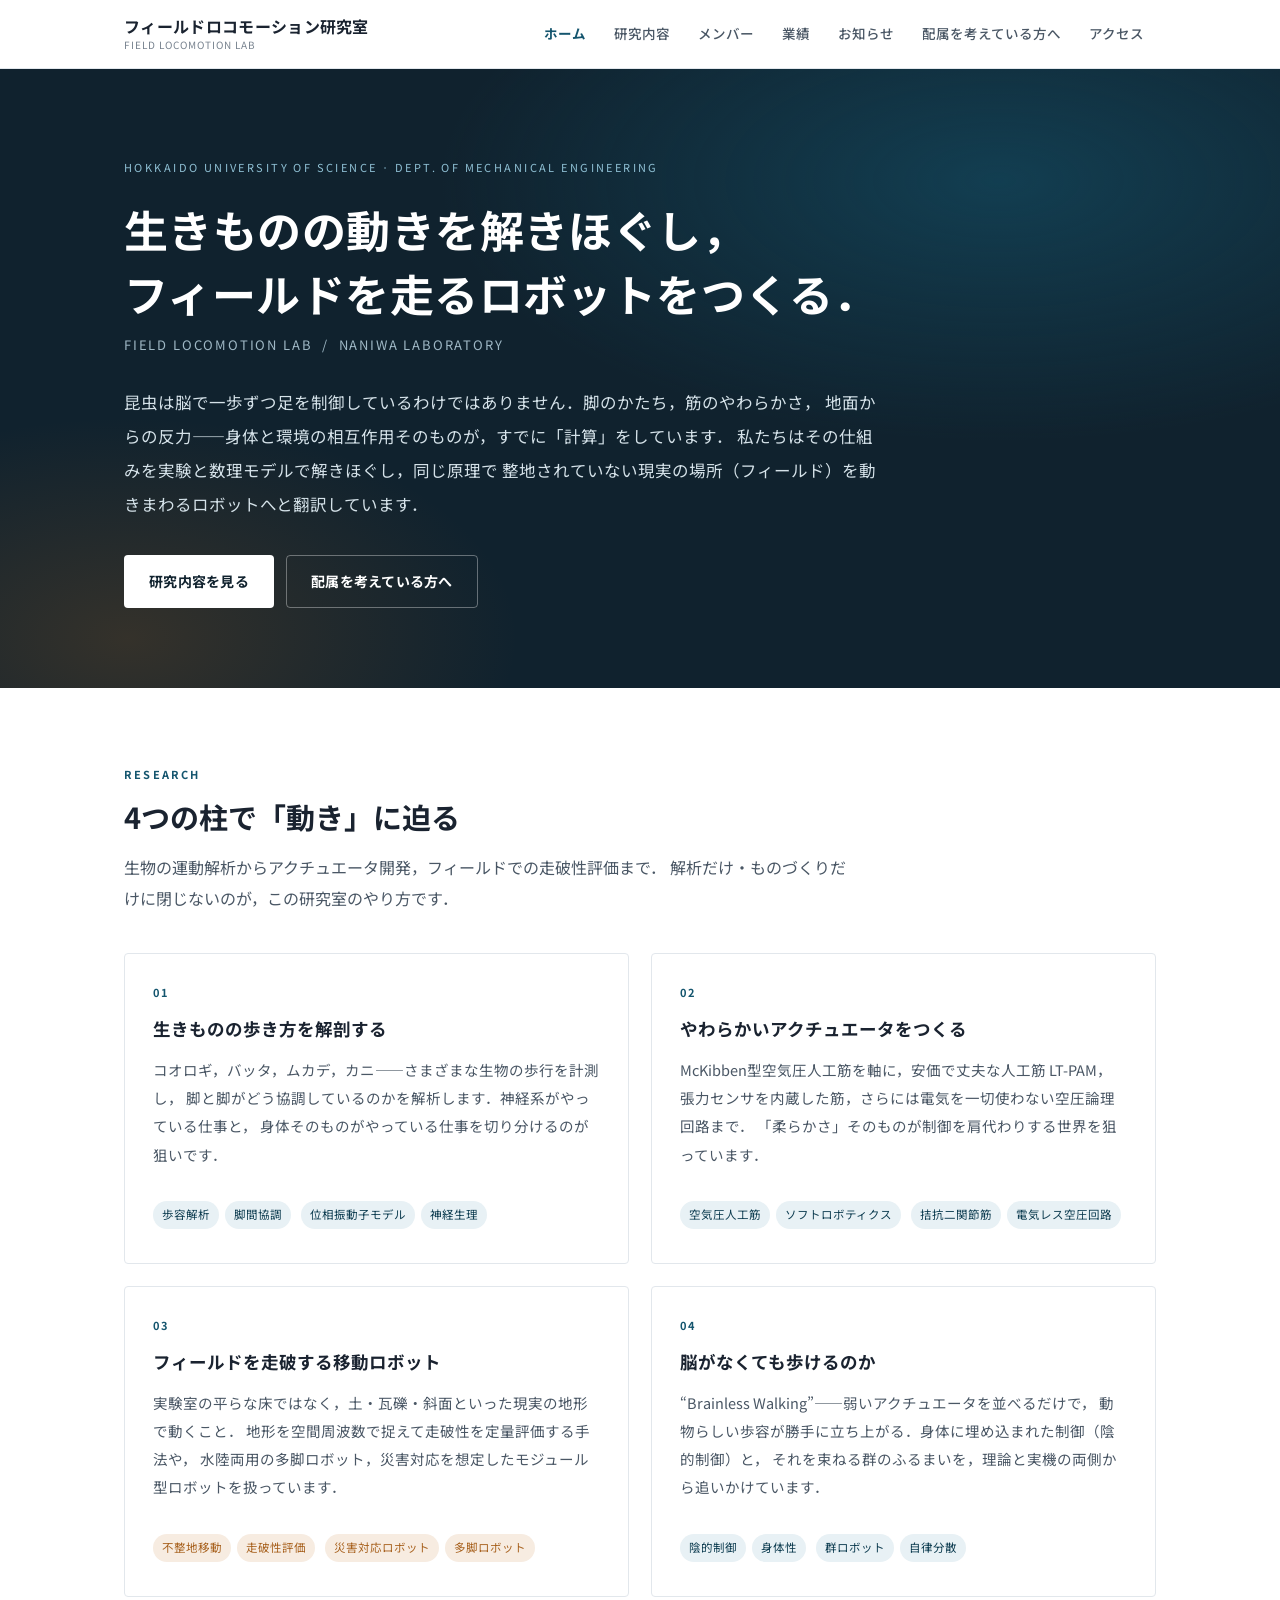
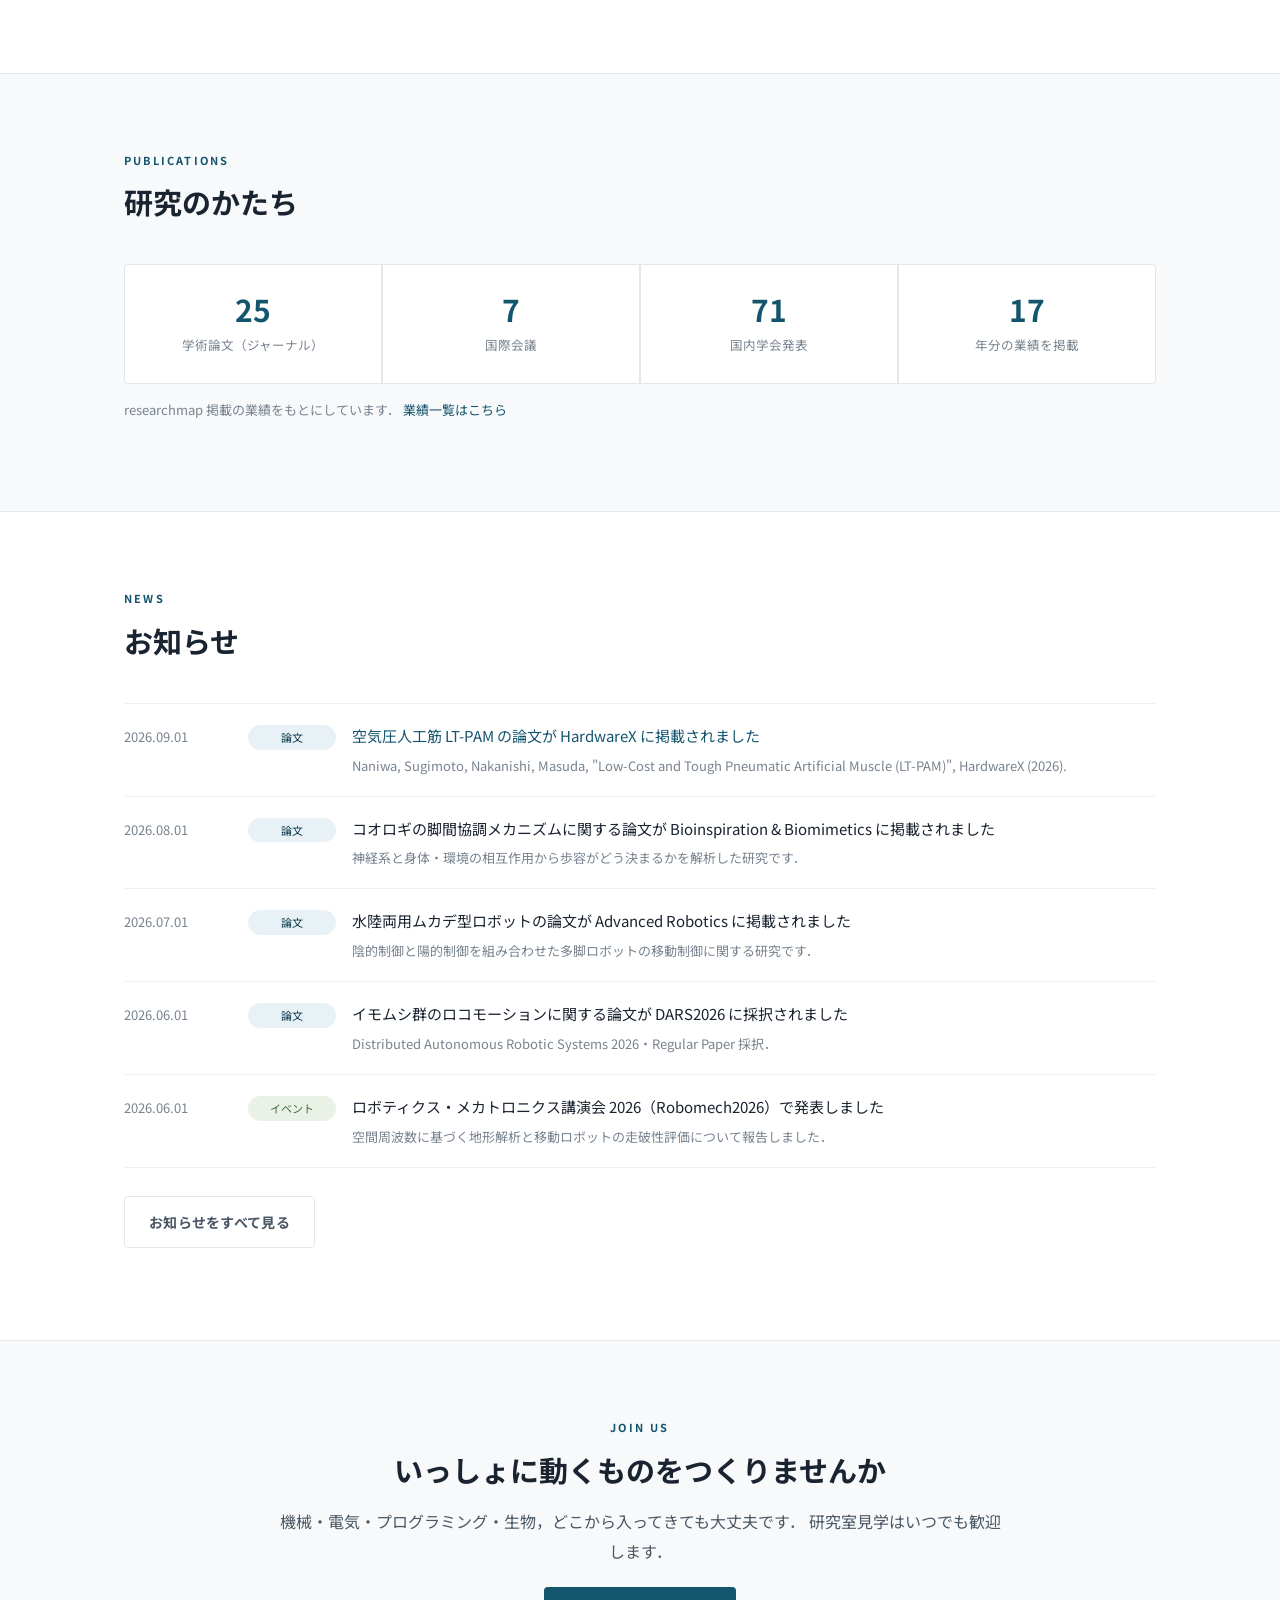
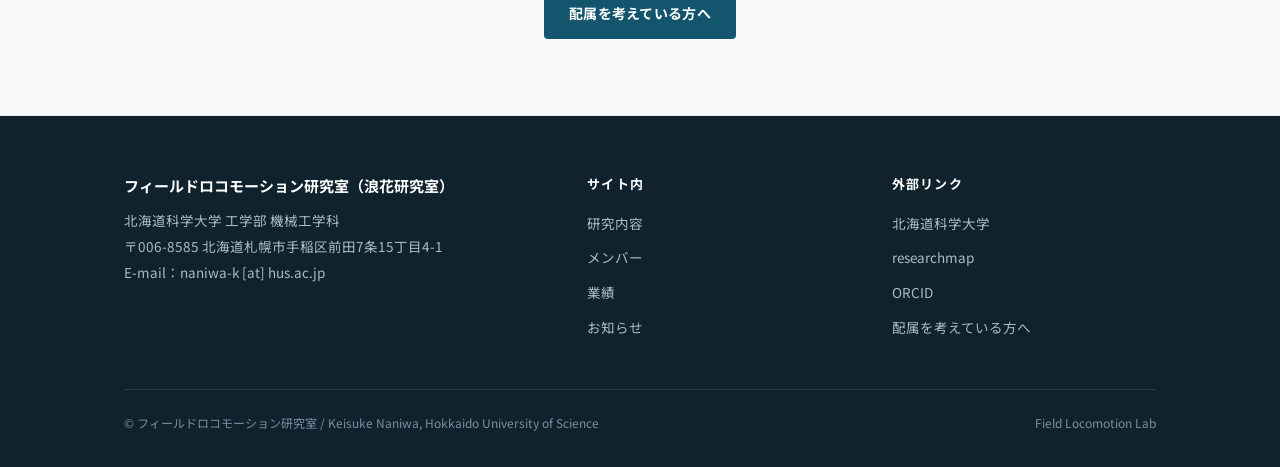
==== index.html @ 677afcec "firstcommit" ====
<!DOCTYPE html>
<html lang="ja">
<head>
<meta charset="UTF-8">
<meta name="viewport" content="width=device-width, initial-scale=1">
<title>フィールドロコモーション研究室 | 北海道科学大学 工学部 機械工学科 浪花研究室</title>
<meta name="description" content="北海道科学大学 工学部 機械工学科 フィールドロコモーション研究室（浪花研）の公式サイト．生物のロコモーション解析，空気圧人工筋などのソフトアクチュエータ，不整地を走破する移動ロボットの研究を行っています．">
<meta property="og:title" content="フィールドロコモーション研究室 | 北海道科学大学 工学部 機械工学科 浪花研究室">
<meta property="og:description" content="北海道科学大学 工学部 機械工学科 フィールドロコモーション研究室（浪花研）の公式サイト．生物のロコモーション解析，空気圧人工筋などのソフトアクチュエータ，不整地を走破する移動ロボットの研究を行っています．">
<meta property="og:type" content="website">
<meta property="og:site_name" content="フィールドロコモーション研究室 | 北海道科学大学 工学部 機械工学科 浪花研究室">
<link rel="preconnect" href="https://fonts.googleapis.com">
<link rel="preconnect" href="https://fonts.gstatic.com" crossorigin>
<link href="https://fonts.googleapis.com/css2?family=Noto+Sans+JP:wght@400;500;700&display=swap" rel="stylesheet">
<link rel="stylesheet" href="assets/style.css">
</head>
<body>

<header class="site-header">
  <div class="wrap header-inner">
    <div class="brand">
      <a href="index.html">
        <span class="brand-ja">フィールドロコモーション研究室</span>
        <span class="brand-en">Field Locomotion Lab</span>
      </a>
    </div>
    <button class="nav-toggle" aria-expanded="false" aria-label="メニュー">MENU</button>
    <nav class="nav">
      <a href="index.html" aria-current="page">ホーム</a>
      <a href="research.html">研究内容</a>
      <a href="members.html">メンバー</a>
      <a href="publications.html">業績</a>
      <a href="news.html">お知らせ</a>
      <a href="join.html">配属を考えている方へ</a>
      <a href="access.html">アクセス</a>
    </nav>
  </div>
</header>

<section class="hero">
  <div class="wrap">
    <p class="hero-eyebrow">Hokkaido University of Science &middot; Dept. of Mechanical Engineering</p>
    <h1>生きものの動きを解きほぐし，<br>フィールドを走るロボットをつくる．</h1>
    <p class="hero-en">FIELD LOCOMOTION LAB &nbsp;/&nbsp; NANIWA LABORATORY</p>
    <p class="lead">
      昆虫は脳で一歩ずつ足を制御しているわけではありません．脚のかたち，筋のやわらかさ，
      地面からの反力——身体と環境の相互作用そのものが，すでに「計算」をしています．
      私たちはその仕組みを実験と数理モデルで解きほぐし，同じ原理で
      整地されていない現実の場所（フィールド）を動きまわるロボットへと翻訳しています．
    </p>
    <div class="hero-actions">
      <a class="btn btn-primary" href="research.html">研究内容を見る</a>
      <a class="btn btn-ghost" href="join.html">配属を考えている方へ</a>
    </div>
  </div>
</section>

<section class="section">
  <div class="wrap">
    <div class="section-head">
      <span class="eyebrow">Research</span>
      <h2>4つの柱で「動き」に迫る</h2>
      <p>生物の運動解析からアクチュエータ開発，フィールドでの走破性評価まで．
         解析だけ・ものづくりだけに閉じないのが，この研究室のやり方です．</p>
    </div>
    <div class="grid grid-2">
      <div class="card">
        <div class="num">01</div>
        <h3>生きものの歩き方を解剖する</h3>
        <p>コオロギ，バッタ，ムカデ，カニ——さまざまな生物の歩行を計測し，
           脚と脚がどう協調しているのかを解析します．神経系がやっている仕事と，
           身体そのものがやっている仕事を切り分けるのが狙いです．</p>
        <div class="tags">
          <span class="tag">歩容解析</span><span class="tag">脚間協調</span>
          <span class="tag">位相振動子モデル</span><span class="tag">神経生理</span>
        </div>
      </div>
      <div class="card">
        <div class="num">02</div>
        <h3>やわらかいアクチュエータをつくる</h3>
        <p>McKibben型空気圧人工筋を軸に，安価で丈夫な人工筋 LT-PAM，
           張力センサを内蔵した筋，さらには電気を一切使わない空圧論理回路まで．
           「柔らかさ」そのものが制御を肩代わりする世界を狙っています．</p>
        <div class="tags">
          <span class="tag">空気圧人工筋</span><span class="tag">ソフトロボティクス</span>
          <span class="tag">拮抗二関節筋</span><span class="tag">電気レス空圧回路</span>
        </div>
      </div>
      <div class="card">
        <div class="num">03</div>
        <h3>フィールドを走破する移動ロボット</h3>
        <p>実験室の平らな床ではなく，土・瓦礫・斜面といった現実の地形で動くこと．
           地形を空間周波数で捉えて走破性を定量評価する手法や，
           水陸両用の多脚ロボット，災害対応を想定したモジュール型ロボットを扱っています．</p>
        <div class="tags">
          <span class="tag tag-earth">不整地移動</span><span class="tag tag-earth">走破性評価</span>
          <span class="tag tag-earth">災害対応ロボット</span><span class="tag tag-earth">多脚ロボット</span>
        </div>
      </div>
      <div class="card">
        <div class="num">04</div>
        <h3>脳がなくても歩けるのか</h3>
        <p>“Brainless Walking”——弱いアクチュエータを並べるだけで，
           動物らしい歩容が勝手に立ち上がる．身体に埋め込まれた制御（陰的制御）と，
           それを束ねる群のふるまいを，理論と実機の両側から追いかけています．</p>
        <div class="tags">
          <span class="tag">陰的制御</span><span class="tag">身体性</span>
          <span class="tag">群ロボット</span><span class="tag">自律分散</span>
        </div>
      </div>
    </div>
  </div>
</section>

<section class="section section-alt">
  <div class="wrap">
    <div class="section-head">
      <span class="eyebrow">Publications</span>
      <h2>研究のかたち</h2>
    </div>
    <div class="stats" data-pubstats></div>
    <p class="small muted" style="margin-top:14px">
      researchmap 掲載の業績をもとにしています．
      <a href="publications.html">業績一覧はこちら</a>
    </p>
  </div>
</section>

<section class="section">
  <div class="wrap">
    <div class="section-head">
      <span class="eyebrow">News</span>
      <h2>お知らせ</h2>
    </div>
    <div data-news="5"></div>
    <p style="margin-top:28px"><a class="btn btn-line" href="news.html">お知らせをすべて見る</a></p>
  </div>
</section>

<section class="section section-alt">
  <div class="wrap narrow center">
    <div class="section-head" style="margin-bottom:20px">
      <span class="eyebrow">Join us</span>
      <h2>いっしょに動くものをつくりませんか</h2>
      <p style="margin-left:auto;margin-right:auto">
        機械・電気・プログラミング・生物，どこから入ってきても大丈夫です．
        研究室見学はいつでも歓迎します．
      </p>
    </div>
    <a class="btn btn-solid" href="join.html">配属を考えている方へ</a>
  </div>
</section>

<footer class="site-footer">
  <div class="wrap">
    <div class="footer-grid">
      <div>
        <p class="footer-lab">フィールドロコモーション研究室（浪花研究室）</p>
        <p class="footer-addr">
          北海道科学大学 工学部 機械工学科<br>
          〒006-8585 北海道札幌市手稲区前田7条15丁目4-1<br>
          E-mail：naniwa-k [at] hus.ac.jp
        </p>
      </div>
      <div>
        <h4>サイト内</h4>
        <ul>
          <li><a href="research.html">研究内容</a></li>
          <li><a href="members.html">メンバー</a></li>
          <li><a href="publications.html">業績</a></li>
          <li><a href="news.html">お知らせ</a></li>
        </ul>
      </div>
      <div>
        <h4>外部リンク</h4>
        <ul>
          <li><a href="https://www.hus.ac.jp/" target="_blank" rel="noopener">北海道科学大学</a></li>
          <li><a href="https://researchmap.jp/Naniwa_K" target="_blank" rel="noopener">researchmap</a></li>
          <li><a href="https://orcid.org/0000-0003-3171-958X" target="_blank" rel="noopener">ORCID</a></li>
          <li><a href="join.html">配属を考えている方へ</a></li>
        </ul>
      </div>
    </div>
    <div class="footer-bottom">
      <span>&copy; フィールドロコモーション研究室 / Keisuke Naniwa, Hokkaido University of Science</span>
      <span>Field Locomotion Lab</span>
    </div>
  </div>
</footer>

<script src="assets/site.js"></script>

</body>
</html>
---- assets/style.css ----
@charset "UTF-8";
/* =========================================================
   フィールドロコモーション研究室（浪花研）
   共通スタイルシート
   色や余白を変えたいときは :root の変数をいじれば全体に効きます．
   ========================================================= */

:root {
  --ink:        #1a2330;
  --ink-soft:   #4a5765;
  --ink-mute:   #78838f;
  --accent:     #14556e;
  --accent-dk:  #0e3d51;
  --accent-lt:  #e8f1f5;
  --earth:      #a8621f;
  --line:       #e2e7ec;
  --line-soft:  #eef1f4;
  --bg:         #ffffff;
  --bg-alt:     #f7f9fa;
  --bg-deep:    #10222e;

  --wrap: 1080px;
  --radius: 4px;
  --sans: "Noto Sans JP", -apple-system, BlinkMacSystemFont, "Segoe UI",
          "Hiragino Kaku Gothic ProN", "Yu Gothic", Meiryo, sans-serif;
  --serif: "Zen Old Mincho", "Hiragino Mincho ProN", "Yu Mincho", serif;
}

*, *::before, *::after { box-sizing: border-box; }

html { scroll-behavior: smooth; }

body {
  margin: 0;
  font-family: var(--sans);
  font-size: 16px;
  line-height: 1.9;
  color: var(--ink);
  background: var(--bg);
  -webkit-font-smoothing: antialiased;
  text-rendering: optimizeLegibility;
}

img { max-width: 100%; height: auto; display: block; }

a { color: var(--accent); text-decoration: none; }
a:hover { text-decoration: underline; }

.wrap { width: 100%; max-width: var(--wrap); margin: 0 auto; padding: 0 24px; }
.narrow { max-width: 800px; }

/* ---------- ヘッダ ---------- */
.site-header {
  position: sticky; top: 0; z-index: 50;
  background: rgba(255,255,255,.94);
  backdrop-filter: saturate(180%) blur(8px);
  border-bottom: 1px solid var(--line);
}
.header-inner {
  display: flex; align-items: center; justify-content: space-between;
  gap: 20px; min-height: 68px;
}
.brand { display: flex; flex-direction: column; line-height: 1.35; flex: 0 0 auto; }
.brand a { color: var(--ink); text-decoration: none; display: flex; flex-direction: column; }
.brand-ja { font-size: 16px; font-weight: 700; letter-spacing: .02em; }
.brand-en { font-size: 10px; overflow: hidden; text-overflow: ellipsis; color: var(--ink-mute); letter-spacing: .1em; text-transform: uppercase; white-space: nowrap; }

.nav { display: flex; align-items: center; gap: 4px; }
.nav a {
  display: block; padding: 8px 12px; font-size: 13.5px; font-weight: 500;
  color: var(--ink-soft); border-radius: var(--radius); white-space: nowrap;
}
.nav a:hover { background: var(--bg-alt); color: var(--accent); text-decoration: none; }
.nav a[aria-current="page"] { color: var(--accent); font-weight: 700; }

.nav-toggle {
  display: none; border: 1px solid var(--line); background: #fff;
  border-radius: var(--radius); padding: 8px 12px; font-size: 13px;
  color: var(--ink-soft); cursor: pointer; font-family: inherit;
}

@media (max-width: 900px) {
  .nav-toggle { display: block; }
  .nav {
    position: absolute; top: 100%; left: 0; right: 0;
    flex-direction: column; align-items: stretch; gap: 0;
    background: #fff; border-bottom: 1px solid var(--line);
    padding: 8px 16px 16px; display: none;
  }
  .nav.open { display: flex; }
  .nav a { padding: 12px 8px; border-bottom: 1px solid var(--line-soft); font-size: 15px; }
}

@media (max-width: 420px) {
  .brand-ja { font-size: 14px; }
  .wrap { padding: 0 18px; }
}

/* ---------- ヒーロー ---------- */
.hero {
  background: var(--bg-deep);
  color: #fff;
  padding: 88px 0 80px;
  position: relative;
  overflow: hidden;
}
.hero::after {
  content: ""; position: absolute; inset: 0;
  background:
    radial-gradient(900px 420px at 78% 18%, rgba(20,85,110,.55), transparent 62%),
    radial-gradient(600px 340px at 10% 92%, rgba(168,98,31,.24), transparent 65%);
  pointer-events: none;
}
.hero .wrap { position: relative; z-index: 1; }
.hero-eyebrow {
  font-size: 11px; letter-spacing: .22em; text-transform: uppercase;
  color: #8fc0d4; margin: 0 0 20px;
}
.hero h1 {
  font-size: clamp(28px, 4.4vw, 44px); line-height: 1.45;
  margin: 0 0 8px; font-weight: 700; letter-spacing: .01em;
}
.hero .hero-en {
  font-size: 13px; letter-spacing: .14em; color: #9fb8c5; margin: 0 0 28px;
}
.hero p.lead {
  font-size: 16.5px; line-height: 2.05; color: #d5e2e9;
  max-width: 46em; margin: 0 0 34px;
}
.hero-actions { display: flex; flex-wrap: wrap; gap: 12px; }

/* ---------- ボタン ---------- */
.btn {
  display: inline-block; padding: 12px 24px; border-radius: var(--radius);
  font-size: 14px; font-weight: 700; letter-spacing: .02em;
  border: 1px solid transparent; cursor: pointer; font-family: inherit;
}
.btn:hover { text-decoration: none; }
.btn-primary { background: #fff; color: var(--bg-deep); }
.btn-primary:hover { background: #e8f1f5; }
.btn-ghost { border-color: rgba(255,255,255,.35); color: #fff; }
.btn-ghost:hover { border-color: #fff; background: rgba(255,255,255,.08); }
.btn-solid { background: var(--accent); color: #fff; }
.btn-solid:hover { background: var(--accent-dk); }
.btn-line { border-color: var(--line); color: var(--ink-soft); background: #fff; }
.btn-line:hover { border-color: var(--accent); color: var(--accent); }

/* ---------- セクション ---------- */
.section { padding: 76px 0; }
.section-alt { background: var(--bg-alt); border-top: 1px solid var(--line); border-bottom: 1px solid var(--line); }

.section-head { margin: 0 0 40px; }
.section-head .eyebrow {
  display: block; font-size: 11px; letter-spacing: .2em; text-transform: uppercase;
  color: var(--accent); font-weight: 700; margin-bottom: 10px;
}
.section-head h2 { font-size: clamp(22px, 3vw, 29px); margin: 0; line-height: 1.5; font-weight: 700; }
.section-head p { color: var(--ink-soft); margin: 14px 0 0; max-width: 46em; }

/* ---------- ページ見出し ---------- */
.page-head {
  border-bottom: 1px solid var(--line);
  background: var(--bg-alt);
  padding: 52px 0 44px;
}
.page-head .eyebrow {
  display: block; font-size: 11px; letter-spacing: .2em; text-transform: uppercase;
  color: var(--accent); font-weight: 700; margin-bottom: 10px;
}
.page-head h1 { font-size: clamp(24px, 3.4vw, 33px); margin: 0; font-weight: 700; }
.page-head p { color: var(--ink-soft); margin: 14px 0 0; max-width: 48em; }

/* ---------- 本文 ---------- */
.prose h2 {
  font-size: 21px; margin: 56px 0 16px; padding-bottom: 10px;
  border-bottom: 2px solid var(--accent-lt); font-weight: 700;
}
.prose h2:first-child { margin-top: 0; }
.prose h3 { font-size: 17px; margin: 32px 0 10px; color: var(--accent-dk); font-weight: 700; }
.prose p { margin: 0 0 18px; }
.prose ul, .prose ol { margin: 0 0 18px; padding-left: 1.4em; }
.prose li { margin-bottom: 8px; }
.prose li::marker { color: var(--accent); }

/* ---------- カードグリッド ---------- */
.grid { display: grid; gap: 22px; }
.grid-2 { grid-template-columns: repeat(2, minmax(0, 1fr)); }
@media (max-width: 780px) { .grid-2 { grid-template-columns: 1fr; } }
.grid-3 { grid-template-columns: repeat(auto-fit, minmax(260px, 1fr)); }

.card {
  background: #fff; border: 1px solid var(--line); border-radius: var(--radius);
  padding: 28px; display: flex; flex-direction: column;
}
.card .num {
  font-size: 11px; letter-spacing: .18em; color: var(--accent);
  font-weight: 700; margin-bottom: 12px;
}
.card h3 { margin: 0 0 12px; font-size: 17.5px; line-height: 1.65; font-weight: 700; }
.card p { margin: 0 0 14px; color: var(--ink-soft); font-size: 14.5px; line-height: 1.95; }
.card p:last-child { margin-bottom: 0; }
.card .tags { margin-top: auto; padding-top: 14px; }

.tag {
  display: inline-block; font-size: 11.5px; padding: 3px 9px; margin: 0 6px 6px 0;
  background: var(--accent-lt); color: var(--accent-dk); border-radius: 100px;
}
.tag-earth { background: #f7ece1; color: var(--earth); }

/* ---------- News ---------- */
.news-list { list-style: none; margin: 0; padding: 0; }
.news-list li {
  display: grid; grid-template-columns: 108px 88px 1fr; gap: 16px;
  align-items: baseline; padding: 18px 0; border-bottom: 1px solid var(--line-soft);
}
.news-list li:first-child { border-top: 1px solid var(--line-soft); }
.news-date { font-size: 13px; color: var(--ink-mute); font-variant-numeric: tabular-nums; }
.news-cat {
  font-size: 11px; text-align: center; padding: 2px 8px; border-radius: 100px;
  background: var(--accent-lt); color: var(--accent-dk); white-space: nowrap;
}
.news-cat.paper { background: #e8f1f5; color: var(--accent-dk); }
.news-cat.award { background: #fbf0dc; color: #8a5a10; }
.news-cat.event { background: #eaf2e8; color: #3f6b39; }
.news-cat.lab   { background: #f2eef7; color: #5b4a7a; }
.news-body { font-size: 15px; line-height: 1.85; }
.news-body .sub { display: block; color: var(--ink-mute); font-size: 13px; margin-top: 4px; }

@media (max-width: 700px) {
  .news-list li { grid-template-columns: 1fr; gap: 6px; }
  .news-cat { justify-self: start; }
}

/* ---------- 業績 ---------- */
.pub-toolbar {
  display: flex; flex-wrap: wrap; gap: 10px; align-items: center;
  padding: 16px 0 24px; border-bottom: 1px solid var(--line);
  position: sticky; top: 68px; background: rgba(255,255,255,.96);
  backdrop-filter: blur(6px); z-index: 20;
}
.filter-btn {
  padding: 7px 15px; font-size: 13px; border: 1px solid var(--line);
  background: #fff; border-radius: 100px; cursor: pointer; color: var(--ink-soft);
  font-family: inherit;
}
.filter-btn:hover { border-color: var(--accent); color: var(--accent); }
.filter-btn.active { background: var(--accent); border-color: var(--accent); color: #fff; font-weight: 700; }
.pub-search {
  flex: 1 1 200px; min-width: 180px; padding: 8px 14px; font-size: 13.5px;
  border: 1px solid var(--line); border-radius: 100px; font-family: inherit;
  color: var(--ink);
}
.pub-search:focus { outline: 2px solid var(--accent-lt); border-color: var(--accent); }
.pub-count { font-size: 13px; color: var(--ink-mute); margin-left: auto; }

.pub-year {
  font-size: 15px; font-weight: 700; color: var(--accent);
  margin: 40px 0 4px; padding-bottom: 6px; border-bottom: 1px solid var(--line);
  font-variant-numeric: tabular-nums;
}
.pub-list { list-style: none; margin: 0; padding: 0; counter-reset: pub; }
.pub-item { padding: 16px 0; border-bottom: 1px solid var(--line-soft); font-size: 14.5px; line-height: 1.85; }
.pub-item .t { font-weight: 700; display: block; margin-bottom: 3px; }
.pub-item .a { color: var(--ink-soft); font-size: 13.5px; }
.pub-item .a .me { color: var(--ink); font-weight: 700; }
.pub-item .v { color: var(--ink-mute); font-size: 13.5px; font-style: italic; }
.pub-item .meta { margin-top: 5px; display: flex; flex-wrap: wrap; gap: 8px; align-items: center; }
.badge {
  font-size: 10.5px; padding: 2px 8px; border-radius: 100px;
  background: var(--accent-lt); color: var(--accent-dk); font-weight: 700; letter-spacing: .04em;
}
.badge-doi { background: #f2f4f6; color: var(--ink-soft); font-weight: 500; }
.badge-doi:hover { background: var(--accent); color: #fff; text-decoration: none; }

/* ---------- メンバー ---------- */
.member-lead {
  display: grid; grid-template-columns: 220px 1fr; gap: 36px; align-items: start;
  padding: 4px 0 8px;
}
.member-photo {
  width: 100%; aspect-ratio: 3/4; object-fit: cover;
  background: var(--bg-alt); border: 1px solid var(--line); border-radius: var(--radius);
}
.photo-ph {
  display: flex; align-items: center; justify-content: center;
  color: var(--ink-mute); font-size: 12px; text-align: center; padding: 12px;
}
.member-name { font-size: 23px; margin: 0 0 2px; font-weight: 700; }
.member-name .en { font-size: 12.5px; color: var(--ink-mute); letter-spacing: .1em; display: block; margin-top: 4px; font-weight: 400; }
.member-role { color: var(--accent); font-size: 14px; font-weight: 700; margin: 10px 0 18px; }

.dl { display: grid; grid-template-columns: 116px 1fr; gap: 8px 18px; font-size: 14px; margin: 0; }
.dl dt { color: var(--ink-mute); font-size: 13px; }
.dl dd { margin: 0; }

@media (max-width: 640px) {
  .member-lead { grid-template-columns: 1fr; }
  .member-photo { max-width: 200px; }
  .dl { grid-template-columns: 1fr; gap: 2px 0; }
  .dl dd { margin-bottom: 12px; }
}

.roster { list-style: none; margin: 0; padding: 0; }
.roster li {
  display: flex; flex-wrap: wrap; gap: 8px 14px; align-items: baseline;
  padding: 13px 0; border-bottom: 1px solid var(--line-soft);
}
.roster .grade {
  font-size: 12px; min-width: 76px; color: var(--accent-dk);
  background: var(--accent-lt); padding: 2px 9px; border-radius: 100px; text-align: center;
}
.roster .who { font-weight: 700; font-size: 15px; }
.roster .theme { color: var(--ink-soft); font-size: 13.5px; }

/* ---------- 数字 ---------- */
.stats { display: grid; grid-template-columns: repeat(auto-fit, minmax(150px, 1fr)); gap: 2px; background: var(--line); border: 1px solid var(--line); border-radius: var(--radius); overflow: hidden; }
.stat { background: #fff; padding: 26px 20px; text-align: center; }
.stat .n { font-size: 30px; font-weight: 700; color: var(--accent); line-height: 1.2; font-variant-numeric: tabular-nums; }
.stat .l { font-size: 12.5px; color: var(--ink-mute); margin-top: 6px; }

/* ---------- Q&A ---------- */
.qa { border-top: 1px solid var(--line); }
.qa details { border-bottom: 1px solid var(--line); }
.qa summary {
  padding: 18px 36px 18px 0; cursor: pointer; font-weight: 700; font-size: 15.5px;
  list-style: none; position: relative;
}
.qa summary::-webkit-details-marker { display: none; }
.qa summary::after {
  content: "＋"; position: absolute; right: 4px; top: 50%; transform: translateY(-50%);
  color: var(--accent); font-weight: 400;
}
.qa details[open] summary::after { content: "－"; }
.qa summary:hover { color: var(--accent); }
.qa .answer { padding: 0 0 22px; color: var(--ink-soft); font-size: 14.5px; line-height: 2; }
.qa .answer p { margin: 0 0 12px; }
.qa .answer p:last-child { margin-bottom: 0; }

/* ---------- 注記 ---------- */
.note {
  background: #fffbf2; border: 1px solid #f0e0c4; border-left: 3px solid var(--earth);
  padding: 16px 20px; border-radius: var(--radius); font-size: 13.5px;
  color: #6b5325; line-height: 1.9; margin: 0 0 28px;
}
.note strong { color: #4d3b16; }

.callout {
  background: var(--accent-lt); border-radius: var(--radius);
  padding: 30px 32px; margin: 44px 0 0;
}
.callout h3 { margin: 0 0 10px; font-size: 18px; color: var(--accent-dk); }
.callout p { margin: 0 0 18px; color: var(--ink-soft); font-size: 14.5px; }
.callout p:last-child { margin-bottom: 0; }

/* ---------- フッタ ---------- */
.site-footer {
  background: var(--bg-deep); color: #a9bcc7; padding: 56px 0 32px;
  font-size: 13.5px; margin-top: 0;
}
.footer-grid { display: grid; grid-template-columns: 1.6fr 1fr 1fr; gap: 40px; margin-bottom: 40px; }
.site-footer h4 { color: #fff; font-size: 13px; letter-spacing: .1em; margin: 0 0 14px; font-weight: 700; }
.site-footer a { color: #a9bcc7; }
.site-footer a:hover { color: #fff; }
.site-footer ul { list-style: none; margin: 0; padding: 0; }
.site-footer li { margin-bottom: 9px; }
.footer-lab { color: #fff; font-weight: 700; font-size: 15px; margin: 0 0 6px; }
.footer-addr { line-height: 1.95; margin: 0; }
.footer-bottom {
  border-top: 1px solid rgba(255,255,255,.12); padding-top: 22px;
  font-size: 12px; color: #78909d; display: flex; flex-wrap: wrap; gap: 12px; justify-content: space-between;
}
@media (max-width: 760px) { .footer-grid { grid-template-columns: 1fr; gap: 28px; } }

/* ---------- ユーティリティ ---------- */
.mt0 { margin-top: 0; }
.center { text-align: center; }
.muted { color: var(--ink-mute); }
.small { font-size: 13px; }
.hr { border: 0; border-top: 1px solid var(--line); margin: 48px 0; }

@media print {
  .site-header, .site-footer, .pub-toolbar, .hero-actions { display: none; }
  body { font-size: 10.5pt; }
}
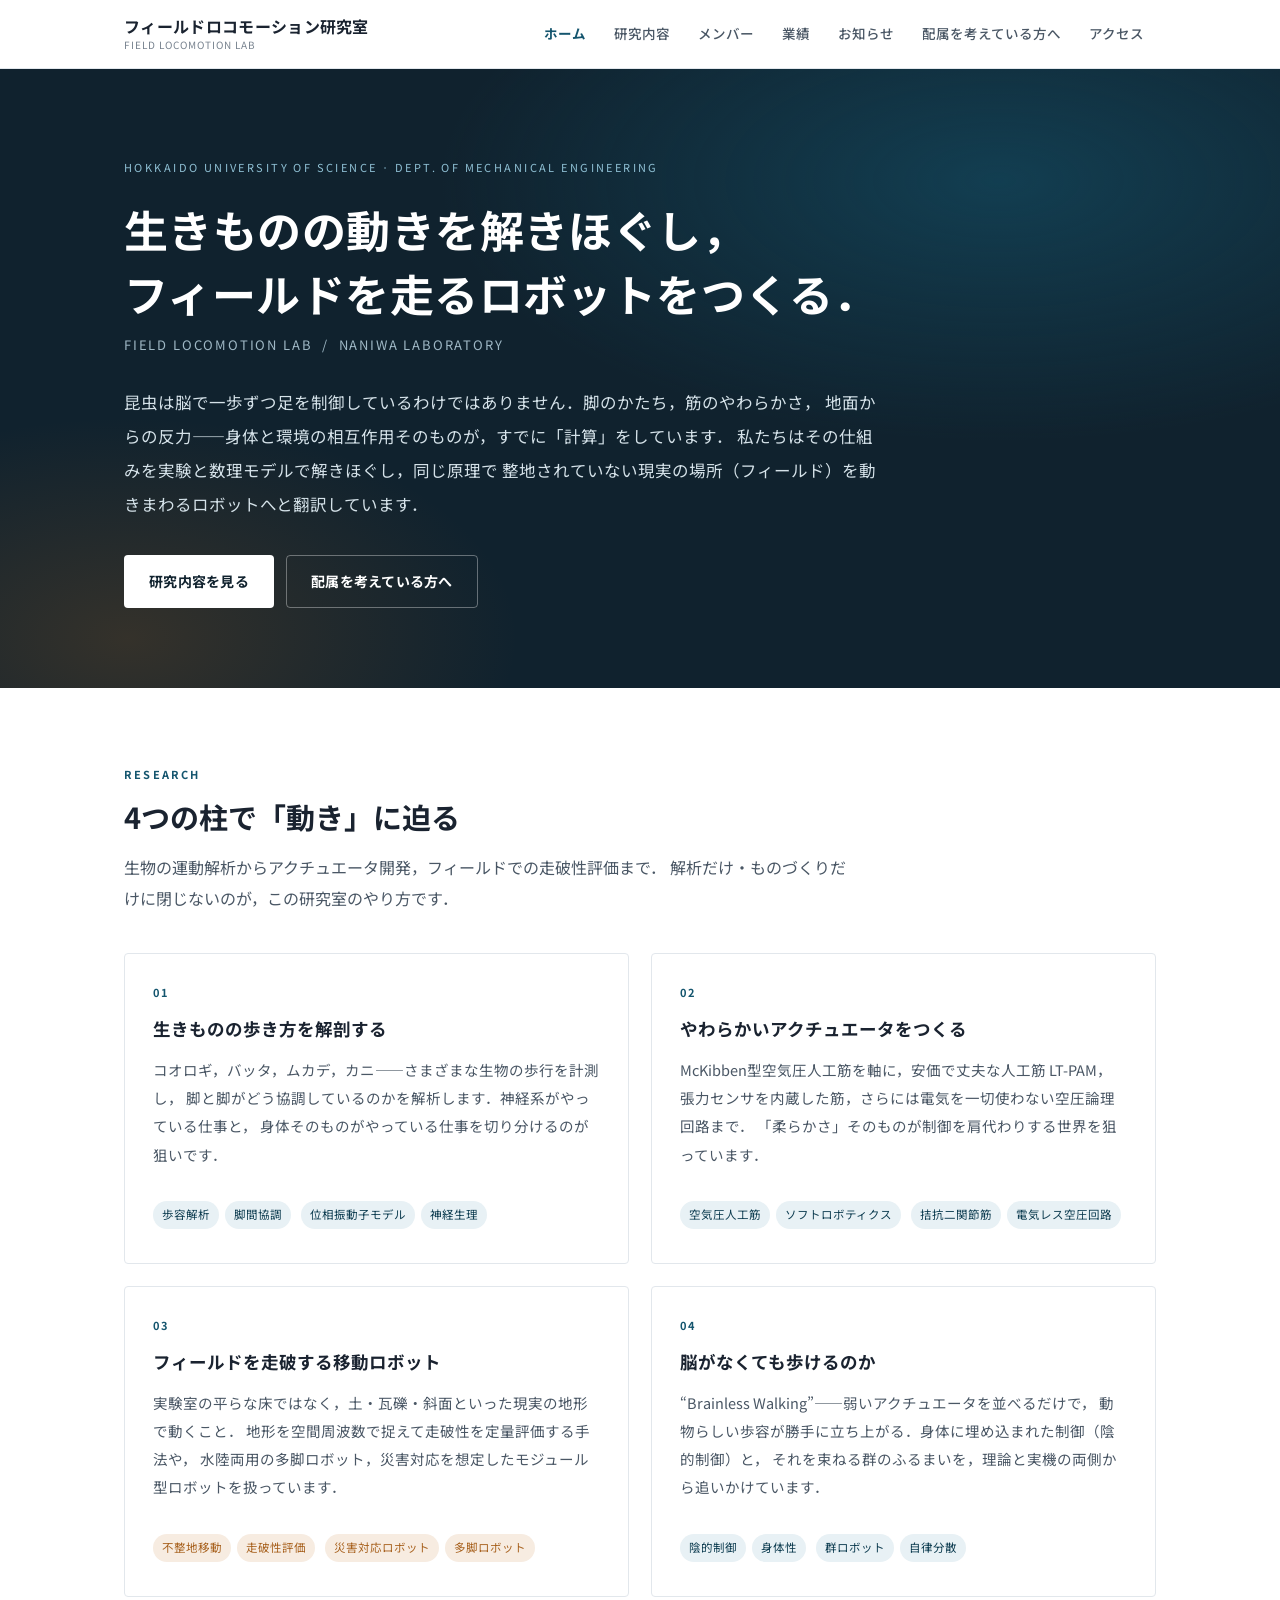
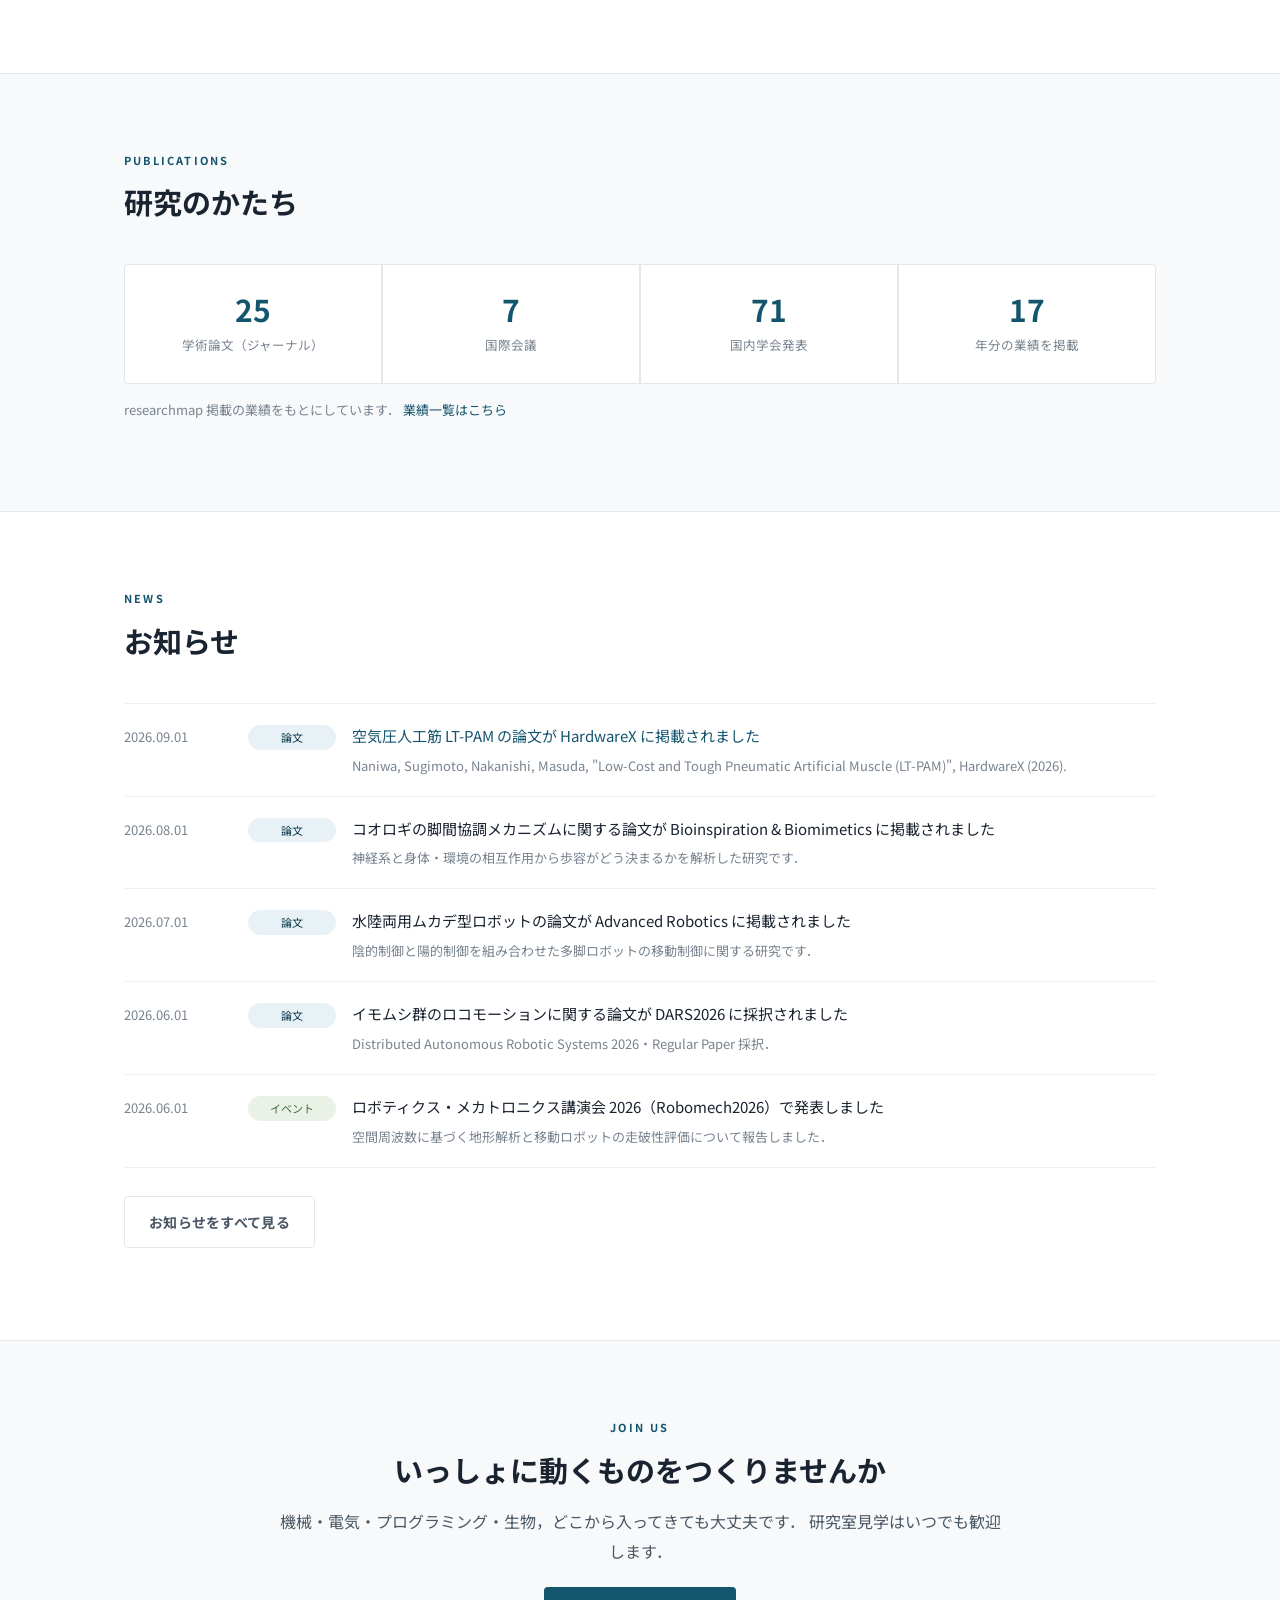
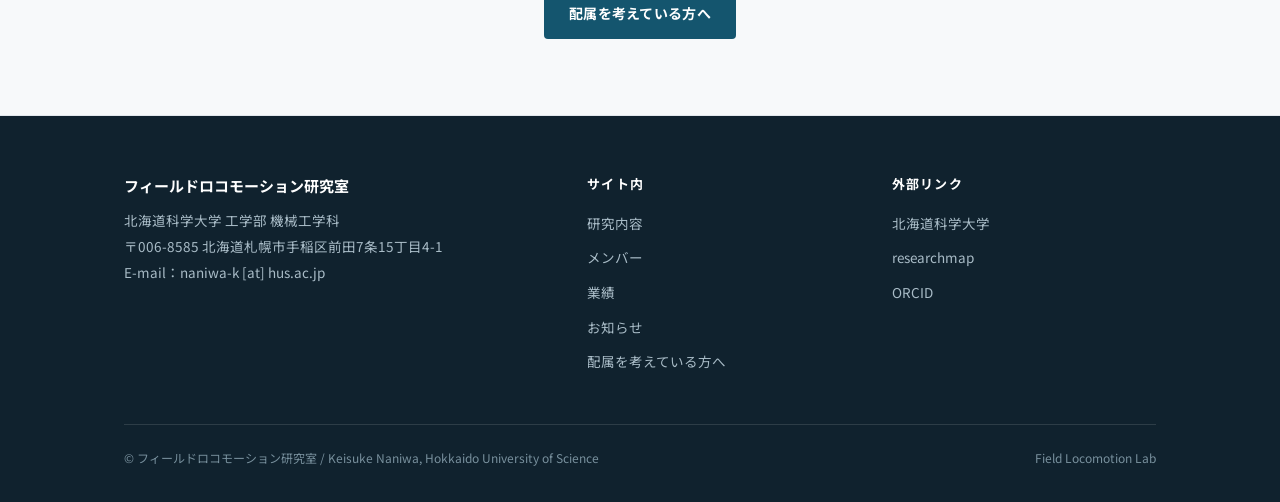
==== commit 1d7dd3e9: "site.json駆動への切り替えと更新ツールの追加 - 各ページのヘッダ・フッタを data/site.json 駆動に変更（未反映だった8/27の作業） - data/site.json, .no" ====
--- a/index.html
+++ b/index.html
@@ -20,8 +20,8 @@
   <div class="wrap header-inner">
     <div class="brand">
       <a href="index.html">
-        <span class="brand-ja">フィールドロコモーション研究室</span>
-        <span class="brand-en">Field Locomotion Lab</span>
+        <span class="brand-ja" data-site="lab">フィールドロコモーション研究室</span>
+        <span class="brand-en" data-site="labEn">Field Locomotion Lab</span>
       </a>
     </div>
     <button class="nav-toggle" aria-expanded="false" aria-label="メニュー">MENU</button>
@@ -155,11 +155,11 @@
   <div class="wrap">
     <div class="footer-grid">
       <div>
-        <p class="footer-lab">フィールドロコモーション研究室（浪花研究室）</p>
+        <p class="footer-lab"><span data-site="lab">フィールドロコモーション研究室</span></p>
         <p class="footer-addr">
-          北海道科学大学 工学部 機械工学科<br>
-          〒006-8585 北海道札幌市手稲区前田7条15丁目4-1<br>
-          E-mail：naniwa-k [at] hus.ac.jp
+          <span data-site="univ">北海道科学大学</span> <span data-site="dept">工学部 機械工学科</span><br>
+          <span data-site="zip">〒006-8585</span> <span data-site="address">北海道札幌市手稲区前田7条15丁目4-1</span><br>
+          E-mail：<span data-site="email">naniwa-k [at] hus.ac.jp</span>
         </p>
       </div>
       <div>
@@ -169,21 +169,23 @@
           <li><a href="members.html">メンバー</a></li>
           <li><a href="publications.html">業績</a></li>
           <li><a href="news.html">お知らせ</a></li>
+          <li><a href="join.html">配属を考えている方へ</a></li>
         </ul>
       </div>
       <div>
         <h4>外部リンク</h4>
         <ul>
-          <li><a href="https://www.hus.ac.jp/" target="_blank" rel="noopener">北海道科学大学</a></li>
+          <li><a href="https://www.hus.ac.jp/" data-site-href="univUrl" target="_blank" rel="noopener"><span data-site="univ">北海道科学大学</span></a></li>
+        </ul>
+        <ul data-site-links>
           <li><a href="https://researchmap.jp/Naniwa_K" target="_blank" rel="noopener">researchmap</a></li>
           <li><a href="https://orcid.org/0000-0003-3171-958X" target="_blank" rel="noopener">ORCID</a></li>
-          <li><a href="join.html">配属を考えている方へ</a></li>
         </ul>
       </div>
     </div>
     <div class="footer-bottom">
-      <span>&copy; フィールドロコモーション研究室 / Keisuke Naniwa, Hokkaido University of Science</span>
-      <span>Field Locomotion Lab</span>
+      <span>&copy; <span data-site="lab">フィールドロコモーション研究室</span> / <span data-site="piEn">Keisuke Naniwa</span>, <span data-site="univEn">Hokkaido University of Science</span></span>
+      <span data-site="labEn">Field Locomotion Lab</span>
     </div>
   </div>
 </footer>
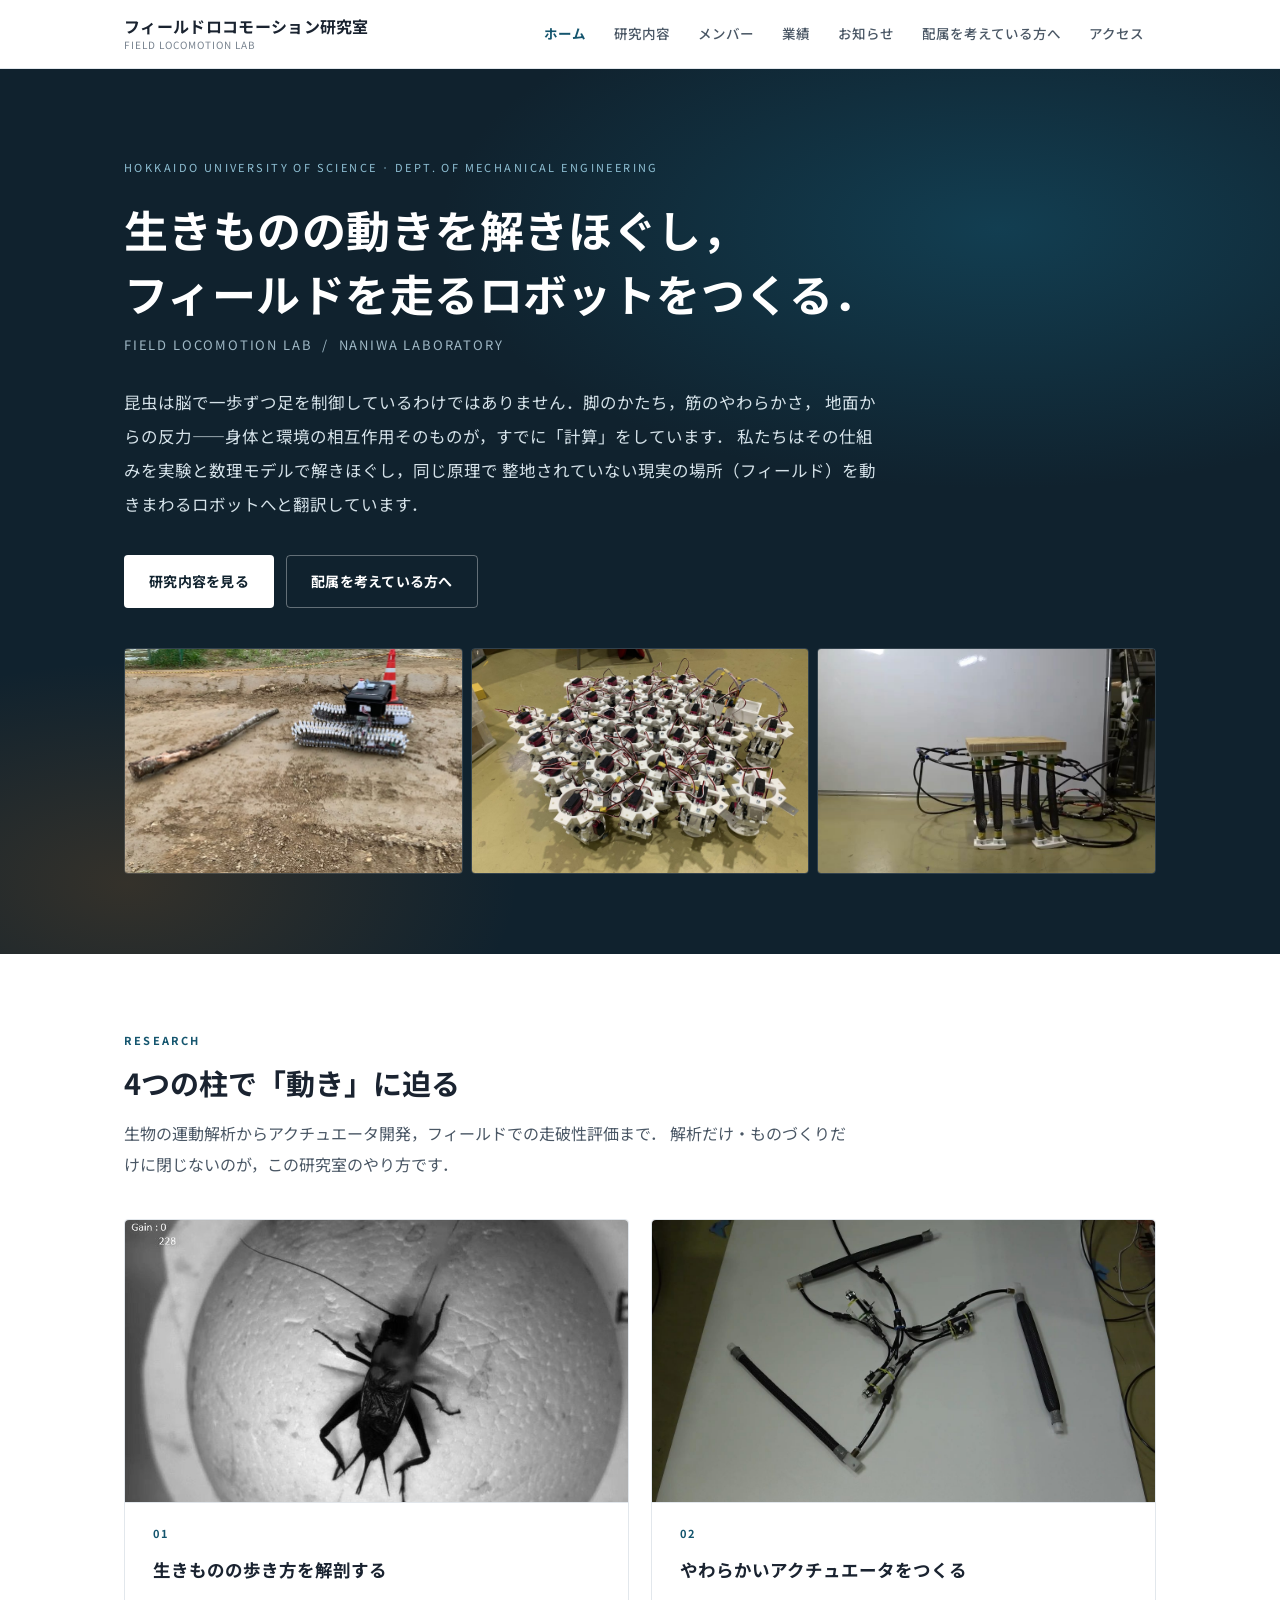
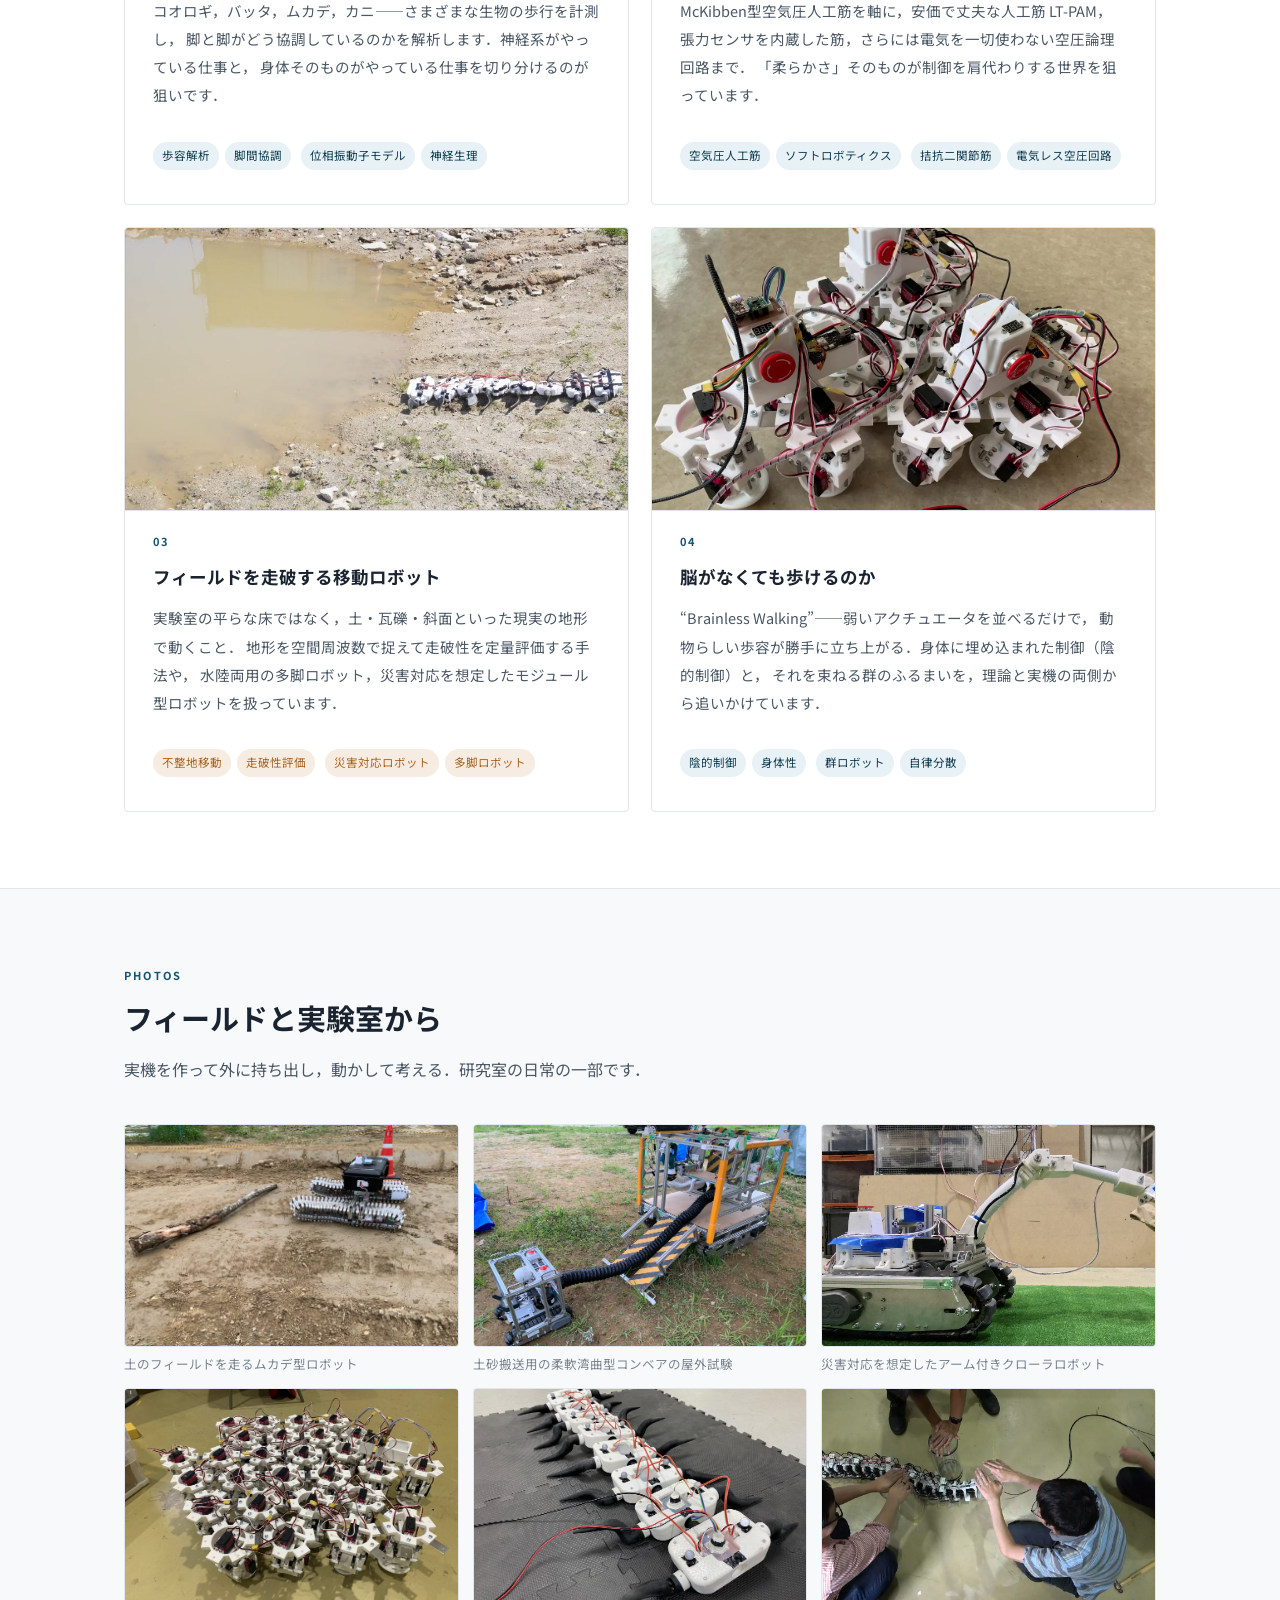
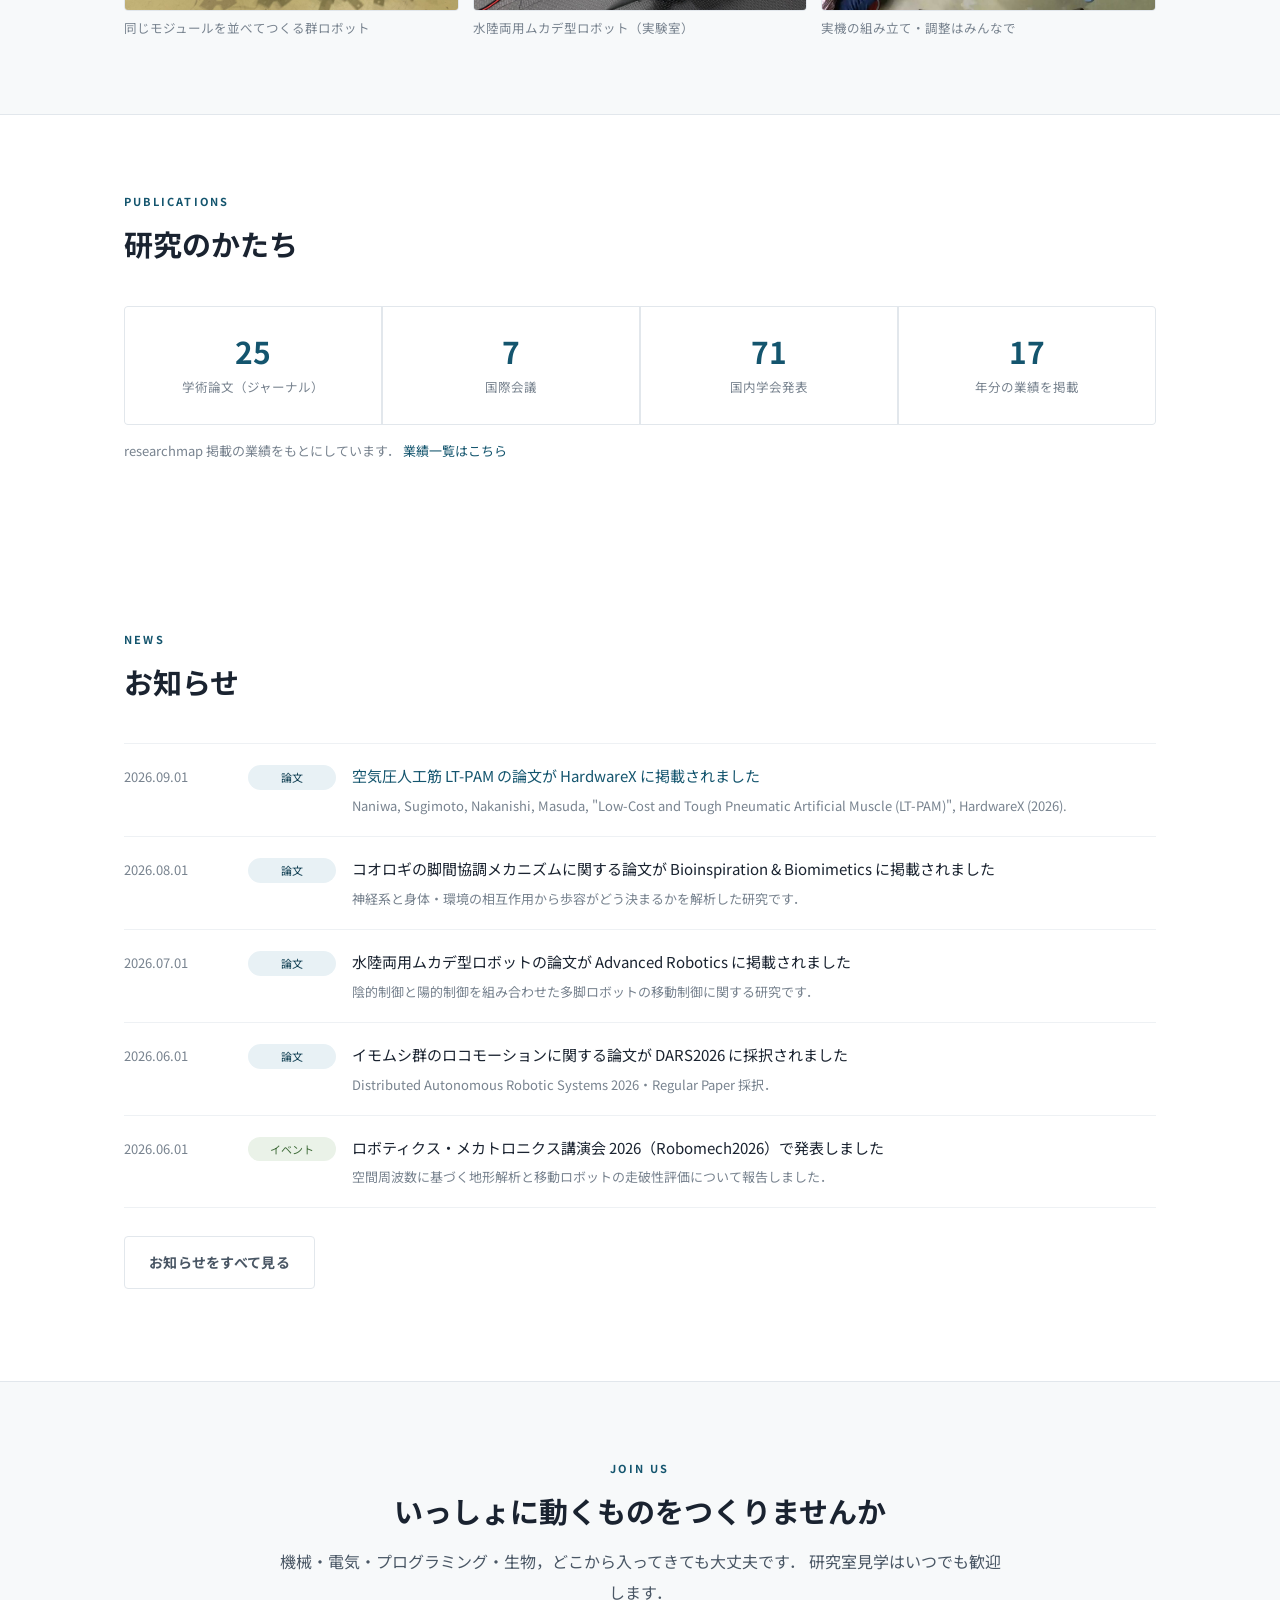
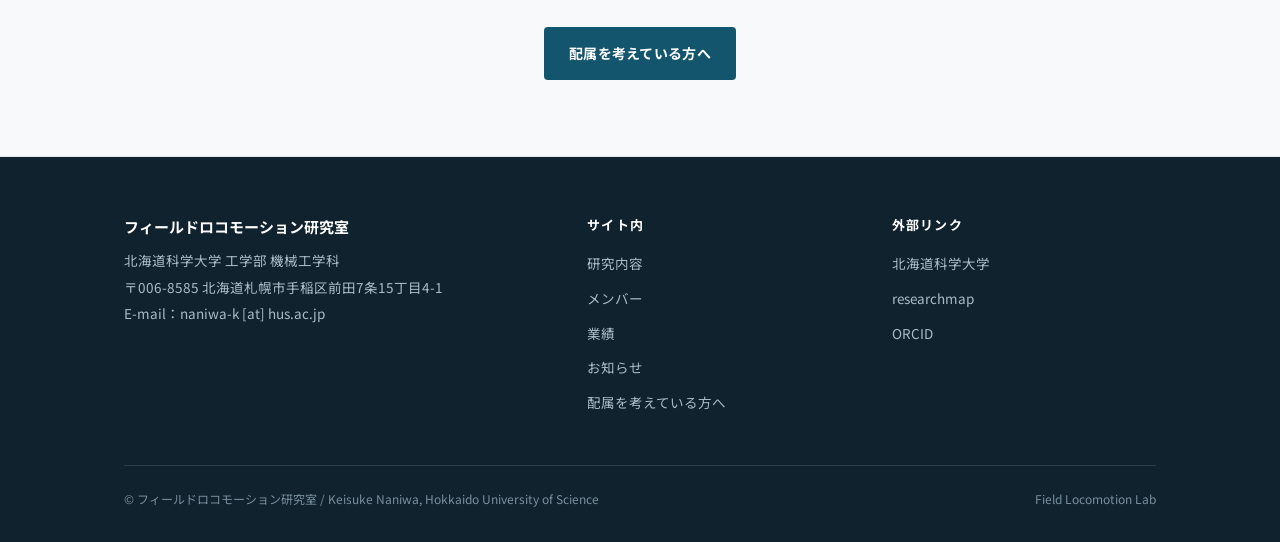
==== commit 1d5f05b0: "ロボット・実験の写真をトップと研究内容ページに追加，og:image を設定 Co-Authored-By: Claude Fable 5.1 <noreply@anthropic.com> Clau" ====
--- a/index.html
+++ b/index.html
@@ -8,6 +8,7 @@
 <meta property="og:title" content="フィールドロコモーション研究室 | 北海道科学大学 工学部 機械工学科 浪花研究室">
 <meta property="og:description" content="北海道科学大学 工学部 機械工学科 フィールドロコモーション研究室（浪花研）の公式サイト．生物のロコモーション解析，空気圧人工筋などのソフトアクチュエータ，不整地を走破する移動ロボットの研究を行っています．">
 <meta property="og:type" content="website">
+<meta property="og:image" content="https://naniwa-lab.github.io/naniwa_lab.mech/images/og.jpg">
 <meta property="og:site_name" content="フィールドロコモーション研究室 | 北海道科学大学 工学部 機械工学科 浪花研究室">
 <link rel="preconnect" href="https://fonts.googleapis.com">
 <link rel="preconnect" href="https://fonts.gstatic.com" crossorigin>
@@ -52,6 +53,11 @@
       <a class="btn btn-primary" href="research.html">研究内容を見る</a>
       <a class="btn btn-ghost" href="join.html">配属を考えている方へ</a>
     </div>
+    <div class="hero-photo" aria-hidden="true">
+      <img src="images/robot_centipede_field.jpg" alt="">
+      <img src="images/robot_swarm.jpg" alt="">
+      <img src="images/robot_legged_pam.jpg" alt="">
+    </div>
   </div>
 </section>
 
@@ -65,6 +71,7 @@
     </div>
     <div class="grid grid-2">
       <div class="card">
+        <img class="card-img" src="images/cricket_highspeed.jpg" alt="高速度カメラで撮影したコオロギの歩行" loading="lazy">
         <div class="num">01</div>
         <h3>生きものの歩き方を解剖する</h3>
         <p>コオロギ，バッタ，ムカデ，カニ——さまざまな生物の歩行を計測し，
@@ -76,6 +83,7 @@
         </div>
       </div>
       <div class="card">
+        <img class="card-img" src="images/pam_muscles.jpg" alt="McKibben型空気圧人工筋" loading="lazy">
         <div class="num">02</div>
         <h3>やわらかいアクチュエータをつくる</h3>
         <p>McKibben型空気圧人工筋を軸に，安価で丈夫な人工筋 LT-PAM，
@@ -87,6 +95,7 @@
         </div>
       </div>
       <div class="card">
+        <img class="card-img" src="images/robot_centipede_water.jpg" alt="水陸両用ムカデ型ロボットの屋外試験" loading="lazy">
         <div class="num">03</div>
         <h3>フィールドを走破する移動ロボット</h3>
         <p>実験室の平らな床ではなく，土・瓦礫・斜面といった現実の地形で動くこと．
@@ -98,6 +107,7 @@
         </div>
       </div>
       <div class="card">
+        <img class="card-img" src="images/robot_swarm_closeup.jpg" alt="弱いアクチュエータを並べた超多脚ロボット" loading="lazy">
         <div class="num">04</div>
         <h3>脳がなくても歩けるのか</h3>
         <p>“Brainless Walking”——弱いアクチュエータを並べるだけで，
@@ -113,6 +123,23 @@
 </section>
 
 <section class="section section-alt">
+  <div class="wrap">
+    <div class="section-head">
+      <span class="eyebrow">Photos</span>
+      <h2>フィールドと実験室から</h2>
+      <p>実機を作って外に持ち出し，動かして考える．研究室の日常の一部です．</p>
+    </div>
+    <div class="figrow gallery">
+      <figure><img src="images/robot_centipede_field.jpg" alt="不整地を走行するムカデ型ロボット" loading="lazy"><figcaption>土のフィールドを走るムカデ型ロボット</figcaption></figure>
+      <figure><img src="images/robot_conveyor_field.jpg" alt="柔軟湾曲型コンベアとモジュール型ロボットの屋外試験" loading="lazy"><figcaption>土砂搬送用の柔軟湾曲型コンベアの屋外試験</figcaption></figure>
+      <figure><img src="images/robot_crawler_arm.jpg" alt="アーム付きクローラロボット" loading="lazy"><figcaption>災害対応を想定したアーム付きクローラロボット</figcaption></figure>
+      <figure><img src="images/robot_swarm.jpg" alt="多数のモジュールからなる群ロボット" loading="lazy"><figcaption>同じモジュールを並べてつくる群ロボット</figcaption></figure>
+      <figure><img src="images/robot_centipede_lab.jpg" alt="ムカデ型ロボットの実験室での試験" loading="lazy"><figcaption>水陸両用ムカデ型ロボット（実験室）</figcaption></figure>
+      <figure><img src="images/students_assembly.jpg" alt="ロボットを組み立てる学生" loading="lazy"><figcaption>実機の組み立て・調整はみんなで</figcaption></figure>
+    </div>
+  </div>
+</section>
+<section class="section">
   <div class="wrap">
     <div class="section-head">
       <span class="eyebrow">Publications</span>
--- a/assets/style.css
+++ b/assets/style.css
@@ -378,6 +378,35 @@
 .small { font-size: 13px; }
 .hr { border: 0; border-top: 1px solid var(--line); margin: 48px 0; }
 
+/* ---- photos (2026-09-21) ---- */
+.card-img {
+  width: calc(100% + 56px); max-width: none; margin: -28px -28px 20px;
+  aspect-ratio: 16 / 9; object-fit: cover; border-radius: var(--radius) var(--radius) 0 0;
+  border-bottom: 1px solid var(--line);
+}
+.figrow {
+  display: grid; grid-template-columns: repeat(auto-fit, minmax(220px, 1fr));
+  gap: 14px; margin: 22px 0 30px;
+}
+.figrow figure { margin: 0; }
+.figrow img {
+  width: 100%; aspect-ratio: 4 / 3; object-fit: cover;
+  border-radius: var(--radius); border: 1px solid var(--line); background: var(--bg-alt);
+}
+.figrow figcaption { font-size: 12.5px; color: var(--ink-mute); margin-top: 7px; line-height: 1.6; }
+.gallery { grid-template-columns: repeat(auto-fit, minmax(250px, 1fr)); margin: 0; }
+.gallery img { aspect-ratio: 3 / 2; }
+.hero-photo {
+  margin-top: 40px; display: grid; grid-template-columns: repeat(3, 1fr); gap: 8px;
+}
+.hero-photo img {
+  aspect-ratio: 3 / 2; object-fit: cover; border-radius: var(--radius);
+  border: 1px solid rgba(255,255,255,.14);
+}
+@media (max-width: 640px) {
+  .hero-photo { grid-template-columns: repeat(3, 1fr); gap: 5px; margin-top: 28px; }
+}
+
 @media print {
   .site-header, .site-footer, .pub-toolbar, .hero-actions { display: none; }
   body { font-size: 10.5pt; }
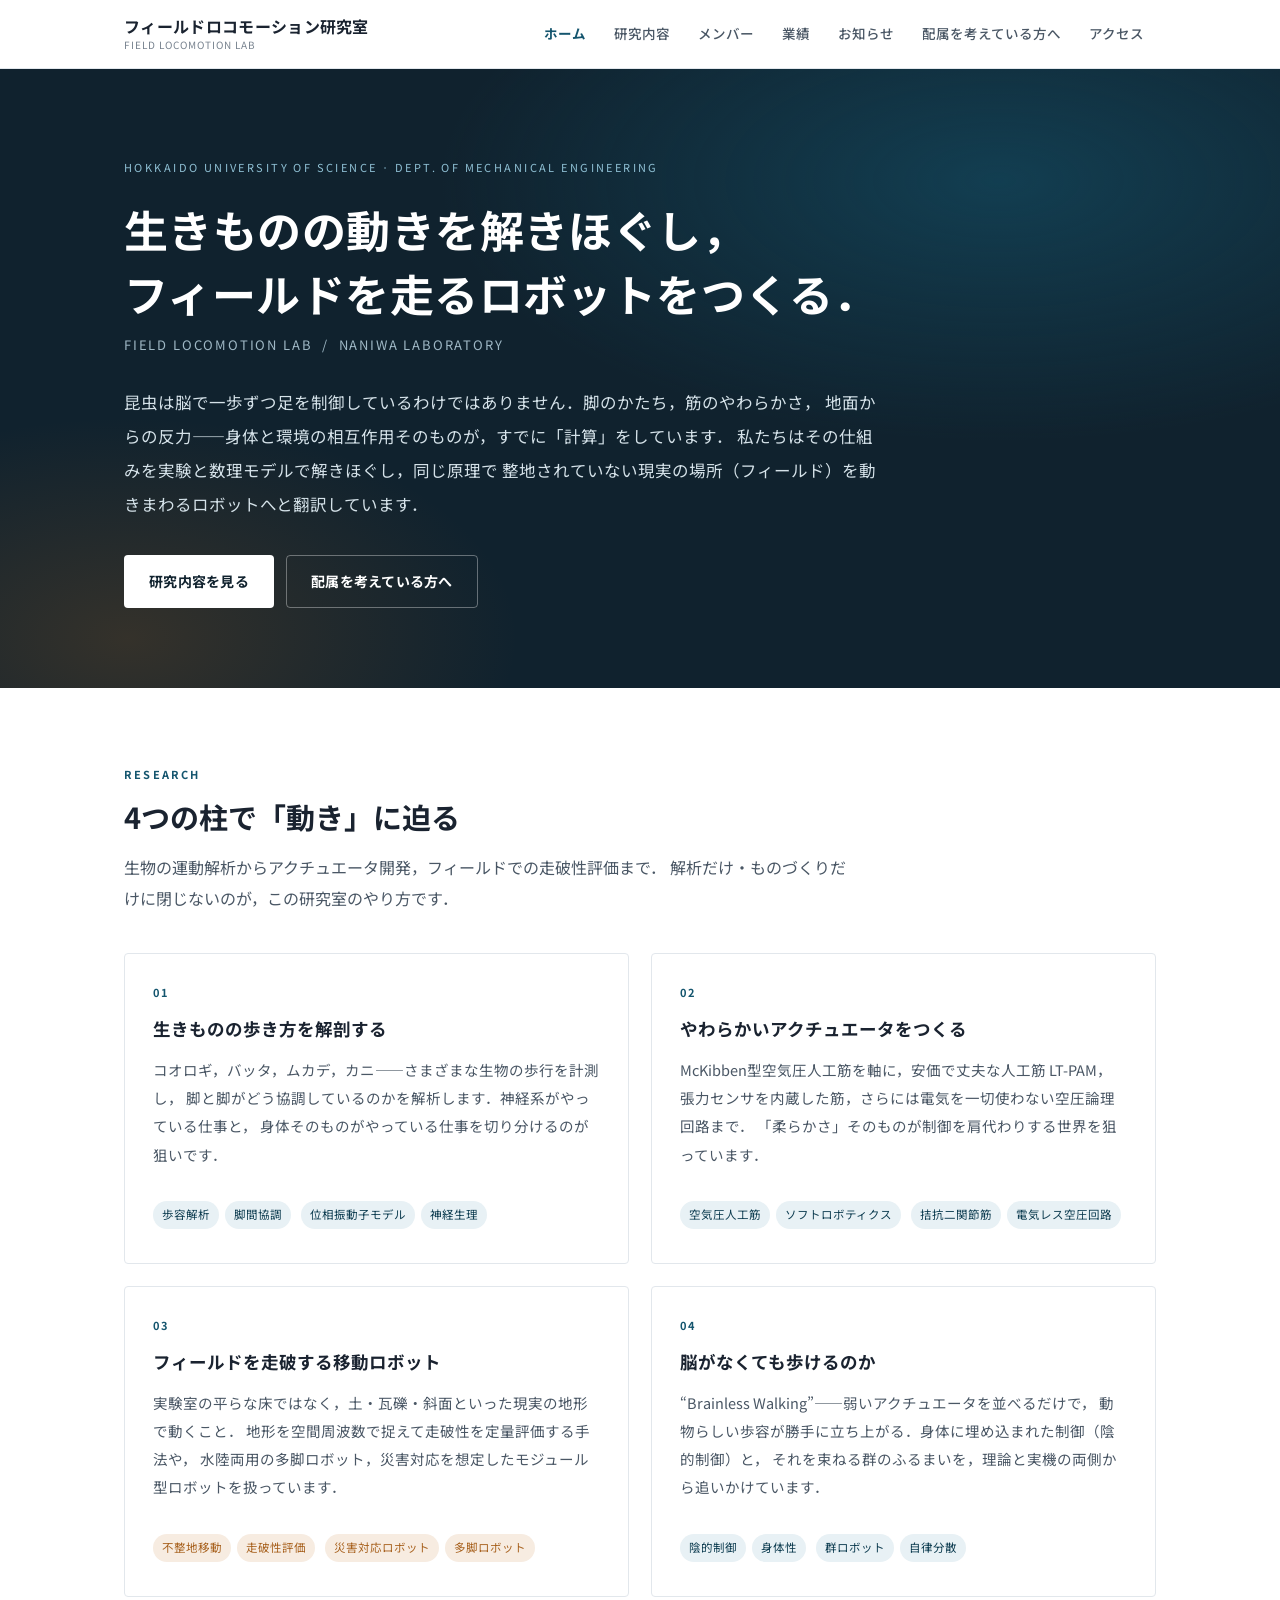
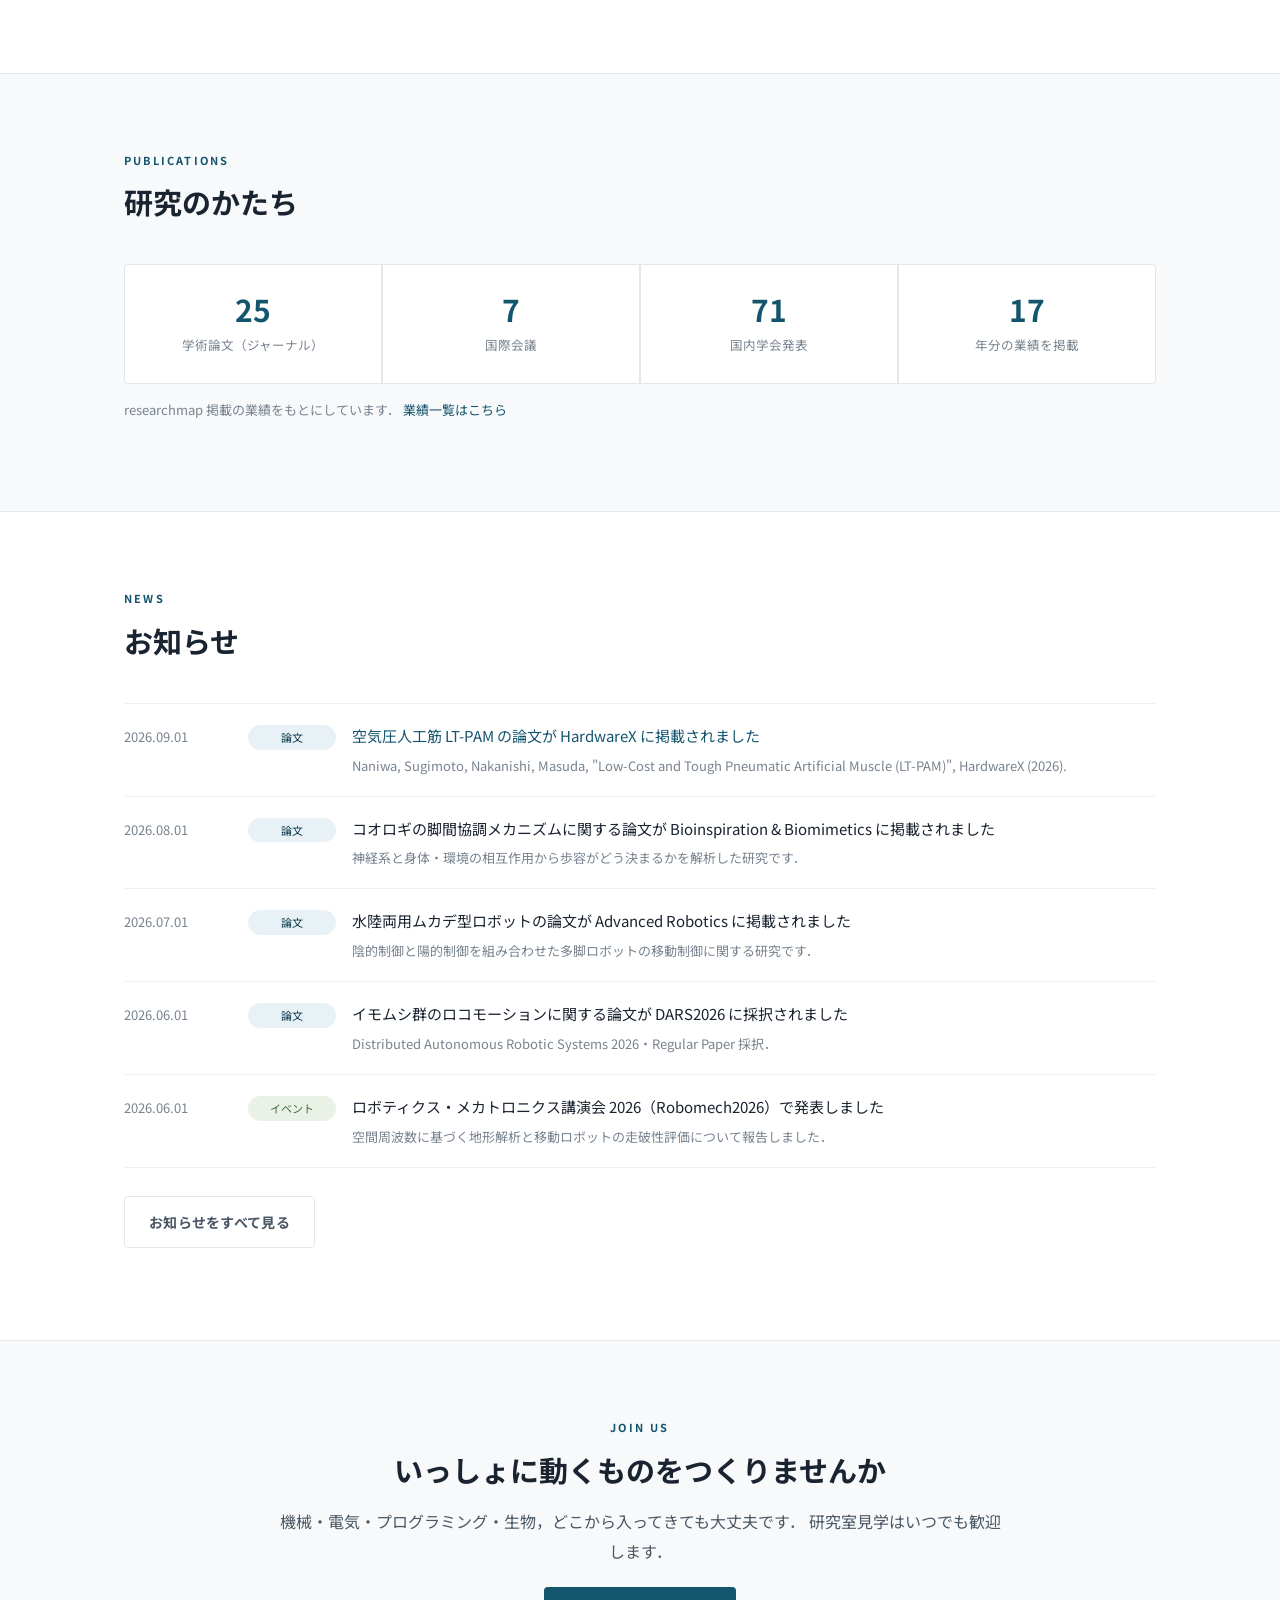
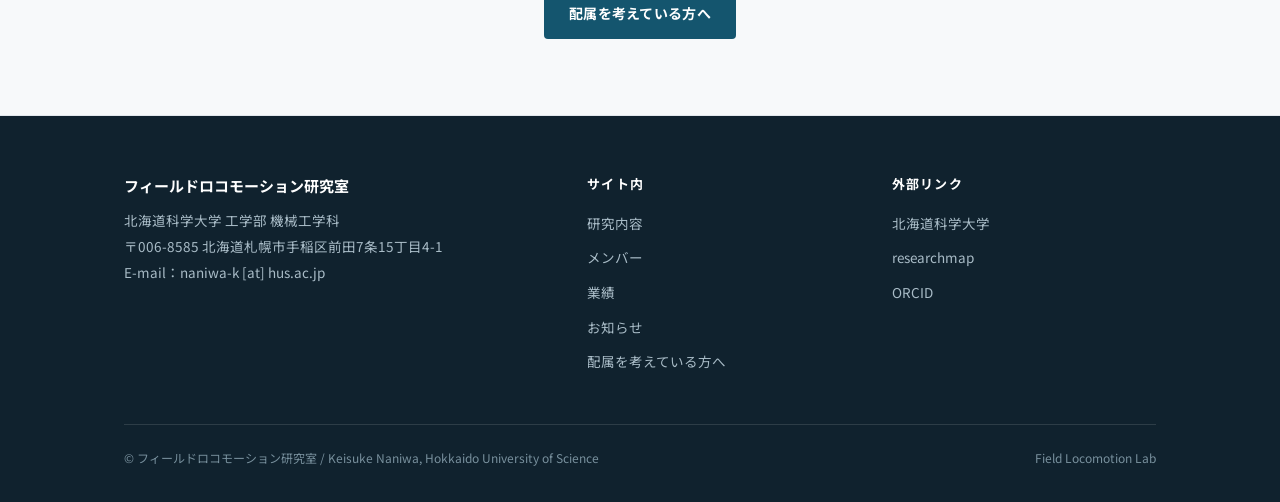
==== commit f5f7414c: "Revert "ロボット・実験の写真をトップと研究内容ページに追加，og:image を設定" This reverts commit 1d5f05b09389c89e5f72f5ef3c126e0e" ====
--- a/index.html
+++ b/index.html
@@ -8,7 +8,6 @@
 <meta property="og:title" content="フィールドロコモーション研究室 | 北海道科学大学 工学部 機械工学科 浪花研究室">
 <meta property="og:description" content="北海道科学大学 工学部 機械工学科 フィールドロコモーション研究室（浪花研）の公式サイト．生物のロコモーション解析，空気圧人工筋などのソフトアクチュエータ，不整地を走破する移動ロボットの研究を行っています．">
 <meta property="og:type" content="website">
-<meta property="og:image" content="https://naniwa-lab.github.io/naniwa_lab.mech/images/og.jpg">
 <meta property="og:site_name" content="フィールドロコモーション研究室 | 北海道科学大学 工学部 機械工学科 浪花研究室">
 <link rel="preconnect" href="https://fonts.googleapis.com">
 <link rel="preconnect" href="https://fonts.gstatic.com" crossorigin>
@@ -53,11 +52,6 @@
       <a class="btn btn-primary" href="research.html">研究内容を見る</a>
       <a class="btn btn-ghost" href="join.html">配属を考えている方へ</a>
     </div>
-    <div class="hero-photo" aria-hidden="true">
-      <img src="images/robot_centipede_field.jpg" alt="">
-      <img src="images/robot_swarm.jpg" alt="">
-      <img src="images/robot_legged_pam.jpg" alt="">
-    </div>
   </div>
 </section>
 
@@ -71,7 +65,6 @@
     </div>
     <div class="grid grid-2">
       <div class="card">
-        <img class="card-img" src="images/cricket_highspeed.jpg" alt="高速度カメラで撮影したコオロギの歩行" loading="lazy">
         <div class="num">01</div>
         <h3>生きものの歩き方を解剖する</h3>
         <p>コオロギ，バッタ，ムカデ，カニ——さまざまな生物の歩行を計測し，
@@ -83,7 +76,6 @@
         </div>
       </div>
       <div class="card">
-        <img class="card-img" src="images/pam_muscles.jpg" alt="McKibben型空気圧人工筋" loading="lazy">
         <div class="num">02</div>
         <h3>やわらかいアクチュエータをつくる</h3>
         <p>McKibben型空気圧人工筋を軸に，安価で丈夫な人工筋 LT-PAM，
@@ -95,7 +87,6 @@
         </div>
       </div>
       <div class="card">
-        <img class="card-img" src="images/robot_centipede_water.jpg" alt="水陸両用ムカデ型ロボットの屋外試験" loading="lazy">
         <div class="num">03</div>
         <h3>フィールドを走破する移動ロボット</h3>
         <p>実験室の平らな床ではなく，土・瓦礫・斜面といった現実の地形で動くこと．
@@ -107,7 +98,6 @@
         </div>
       </div>
       <div class="card">
-        <img class="card-img" src="images/robot_swarm_closeup.jpg" alt="弱いアクチュエータを並べた超多脚ロボット" loading="lazy">
         <div class="num">04</div>
         <h3>脳がなくても歩けるのか</h3>
         <p>“Brainless Walking”——弱いアクチュエータを並べるだけで，
@@ -123,23 +113,6 @@
 </section>
 
 <section class="section section-alt">
-  <div class="wrap">
-    <div class="section-head">
-      <span class="eyebrow">Photos</span>
-      <h2>フィールドと実験室から</h2>
-      <p>実機を作って外に持ち出し，動かして考える．研究室の日常の一部です．</p>
-    </div>
-    <div class="figrow gallery">
-      <figure><img src="images/robot_centipede_field.jpg" alt="不整地を走行するムカデ型ロボット" loading="lazy"><figcaption>土のフィールドを走るムカデ型ロボット</figcaption></figure>
-      <figure><img src="images/robot_conveyor_field.jpg" alt="柔軟湾曲型コンベアとモジュール型ロボットの屋外試験" loading="lazy"><figcaption>土砂搬送用の柔軟湾曲型コンベアの屋外試験</figcaption></figure>
-      <figure><img src="images/robot_crawler_arm.jpg" alt="アーム付きクローラロボット" loading="lazy"><figcaption>災害対応を想定したアーム付きクローラロボット</figcaption></figure>
-      <figure><img src="images/robot_swarm.jpg" alt="多数のモジュールからなる群ロボット" loading="lazy"><figcaption>同じモジュールを並べてつくる群ロボット</figcaption></figure>
-      <figure><img src="images/robot_centipede_lab.jpg" alt="ムカデ型ロボットの実験室での試験" loading="lazy"><figcaption>水陸両用ムカデ型ロボット（実験室）</figcaption></figure>
-      <figure><img src="images/students_assembly.jpg" alt="ロボットを組み立てる学生" loading="lazy"><figcaption>実機の組み立て・調整はみんなで</figcaption></figure>
-    </div>
-  </div>
-</section>
-<section class="section">
   <div class="wrap">
     <div class="section-head">
       <span class="eyebrow">Publications</span>
--- a/assets/style.css
+++ b/assets/style.css
@@ -378,35 +378,6 @@
 .small { font-size: 13px; }
 .hr { border: 0; border-top: 1px solid var(--line); margin: 48px 0; }
 
-/* ---- photos (2026-09-21) ---- */
-.card-img {
-  width: calc(100% + 56px); max-width: none; margin: -28px -28px 20px;
-  aspect-ratio: 16 / 9; object-fit: cover; border-radius: var(--radius) var(--radius) 0 0;
-  border-bottom: 1px solid var(--line);
-}
-.figrow {
-  display: grid; grid-template-columns: repeat(auto-fit, minmax(220px, 1fr));
-  gap: 14px; margin: 22px 0 30px;
-}
-.figrow figure { margin: 0; }
-.figrow img {
-  width: 100%; aspect-ratio: 4 / 3; object-fit: cover;
-  border-radius: var(--radius); border: 1px solid var(--line); background: var(--bg-alt);
-}
-.figrow figcaption { font-size: 12.5px; color: var(--ink-mute); margin-top: 7px; line-height: 1.6; }
-.gallery { grid-template-columns: repeat(auto-fit, minmax(250px, 1fr)); margin: 0; }
-.gallery img { aspect-ratio: 3 / 2; }
-.hero-photo {
-  margin-top: 40px; display: grid; grid-template-columns: repeat(3, 1fr); gap: 8px;
-}
-.hero-photo img {
-  aspect-ratio: 3 / 2; object-fit: cover; border-radius: var(--radius);
-  border: 1px solid rgba(255,255,255,.14);
-}
-@media (max-width: 640px) {
-  .hero-photo { grid-template-columns: repeat(3, 1fr); gap: 5px; margin-top: 28px; }
-}
-
 @media print {
   .site-header, .site-footer, .pub-toolbar, .hero-actions { display: none; }
   body { font-size: 10.5pt; }
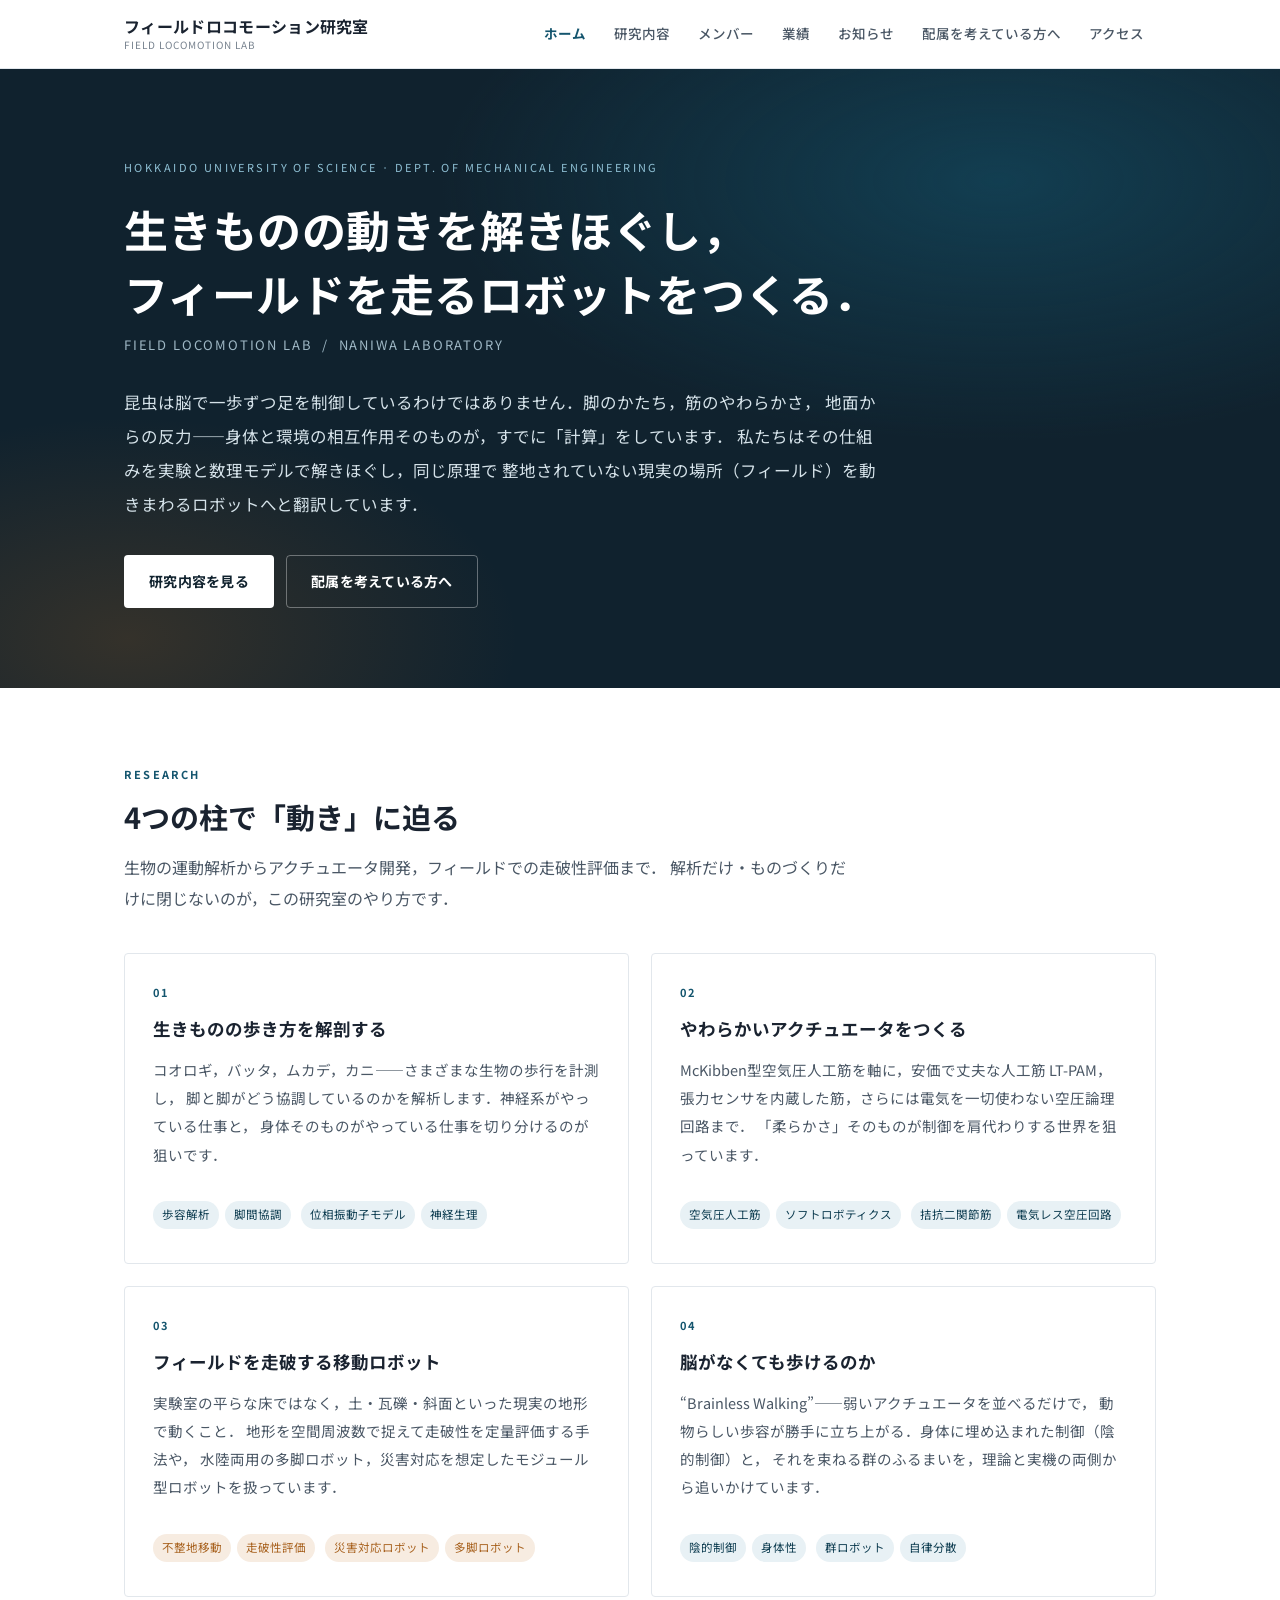
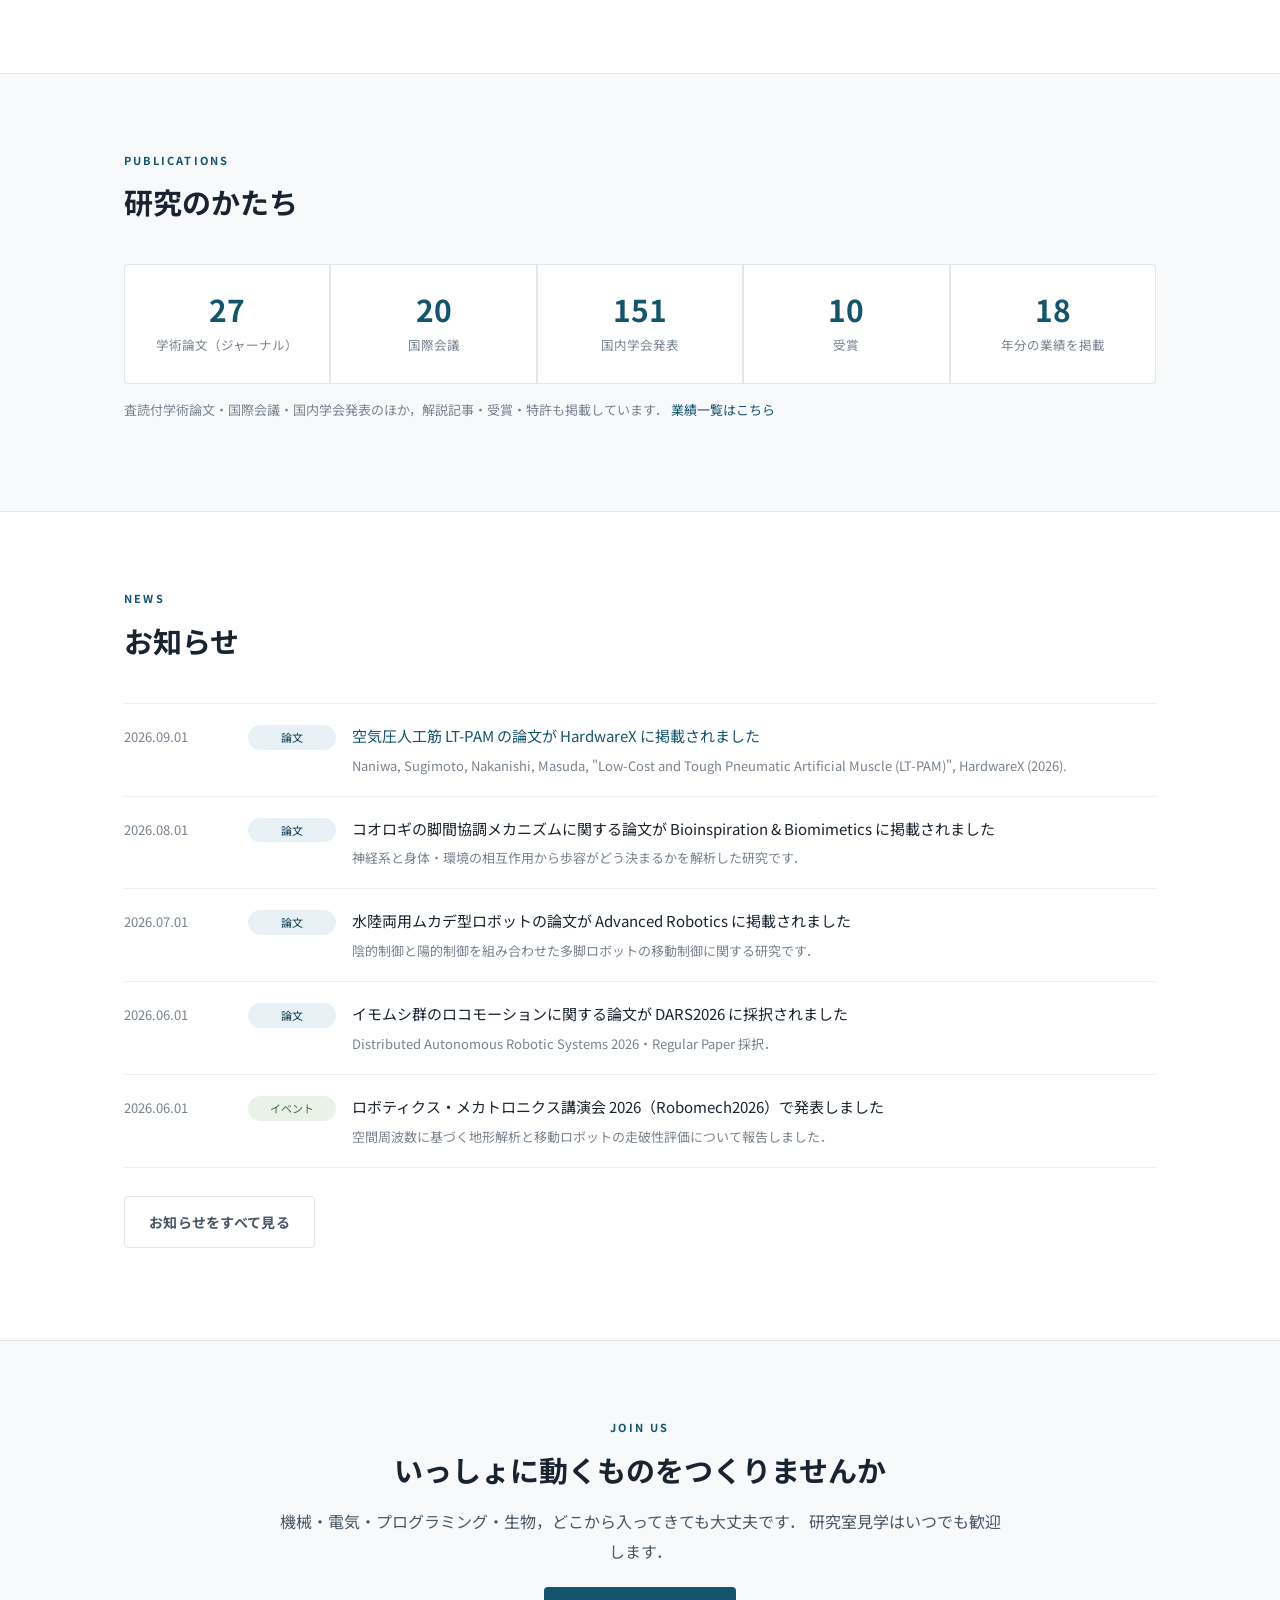
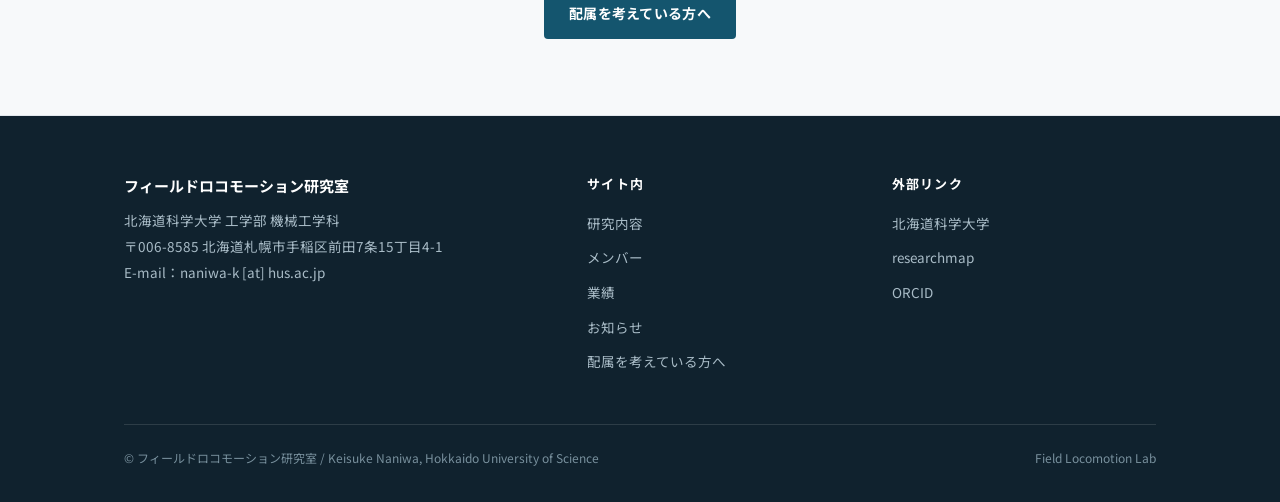
==== commit e06f3a38: "トップの業績サマリの説明文を新しい出典に合わせる Co-Authored-By: Claude Opus 5 <noreply@anthropic.com> Claude-Session: https" ====
--- a/index.html
+++ b/index.html
@@ -120,7 +120,7 @@
     </div>
     <div class="stats" data-pubstats></div>
     <p class="small muted" style="margin-top:14px">
-      researchmap 掲載の業績をもとにしています．
+      査読付学術論文・国際会議・国内学会発表のほか，解説記事・受賞・特許も掲載しています．
       <a href="publications.html">業績一覧はこちら</a>
     </p>
   </div>
--- a/assets/style.css
+++ b/assets/style.css
@@ -378,6 +378,8 @@
 .small { font-size: 13px; }
 .hr { border: 0; border-top: 1px solid var(--line); margin: 48px 0; }
 
+.badge-award { background: #f6ecdf; color: var(--earth); }
+
 @media print {
   .site-header, .site-footer, .pub-toolbar, .hero-actions { display: none; }
   body { font-size: 10.5pt; }
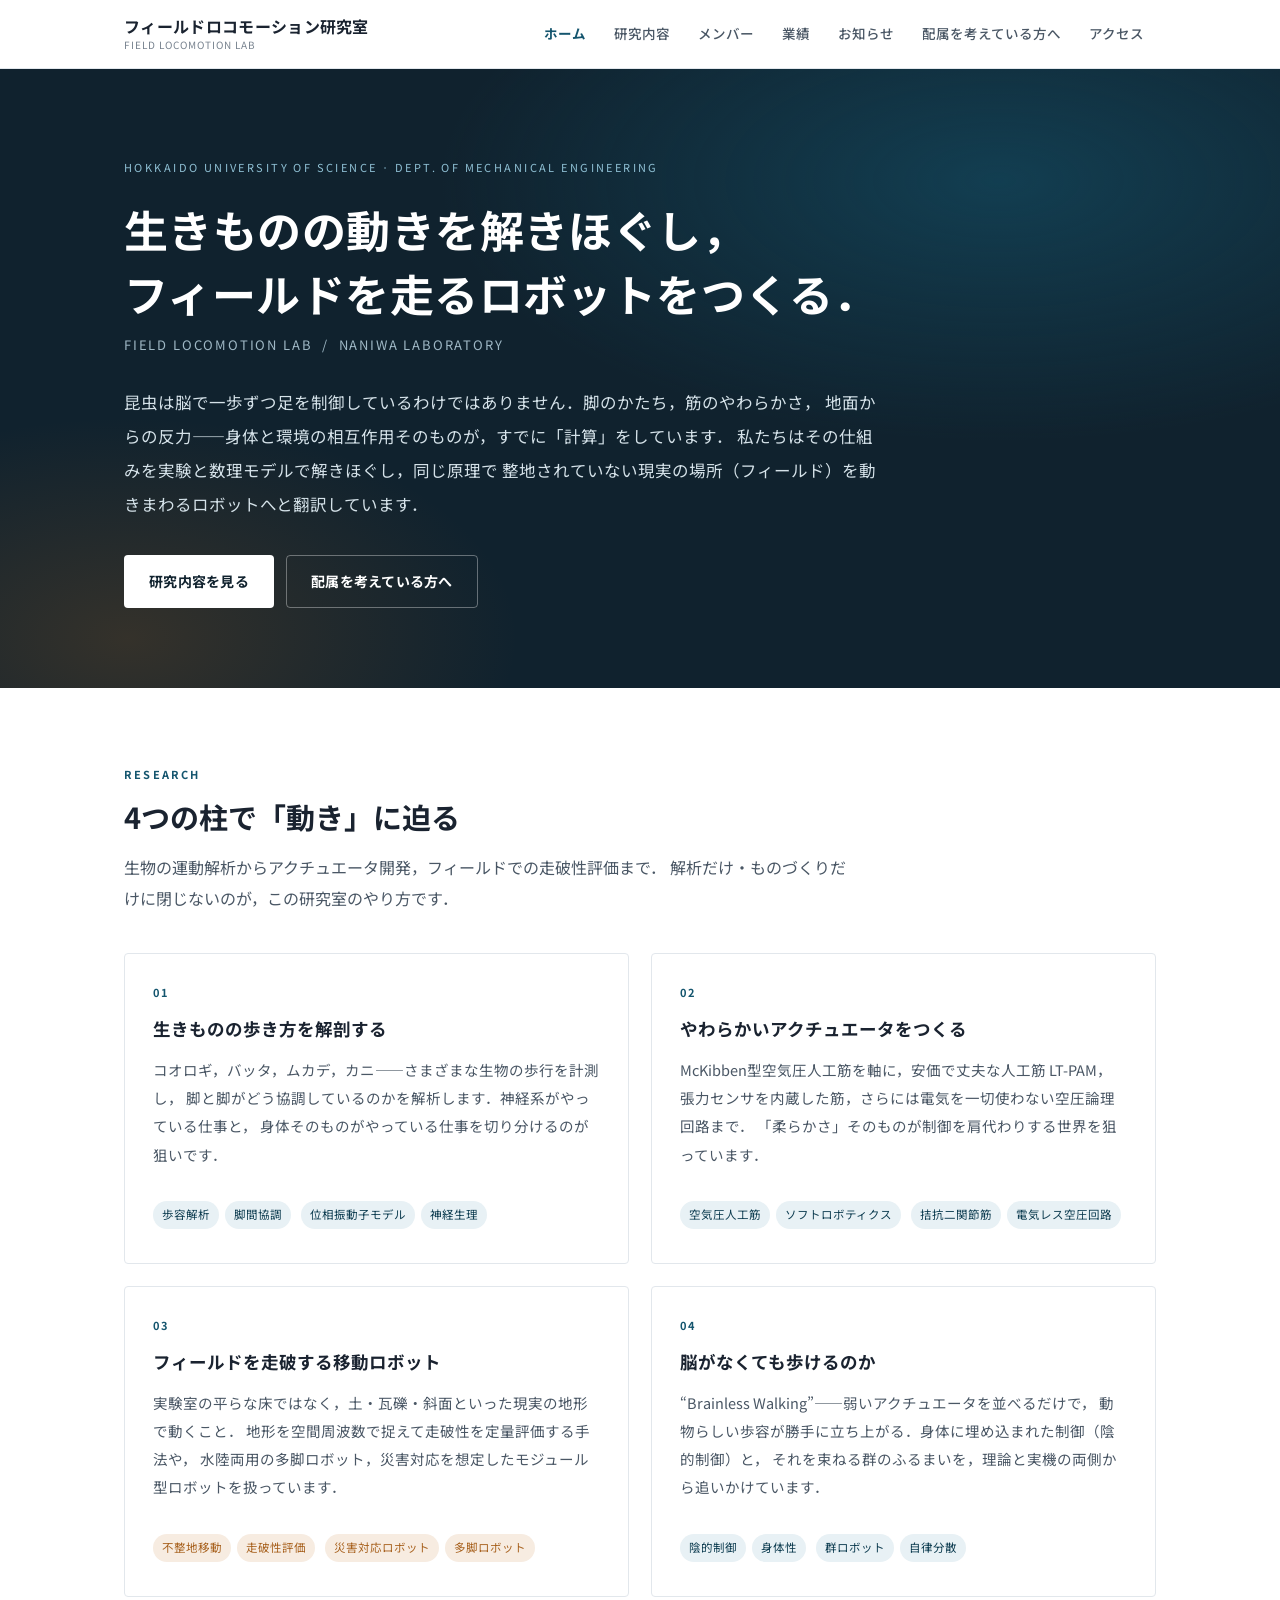
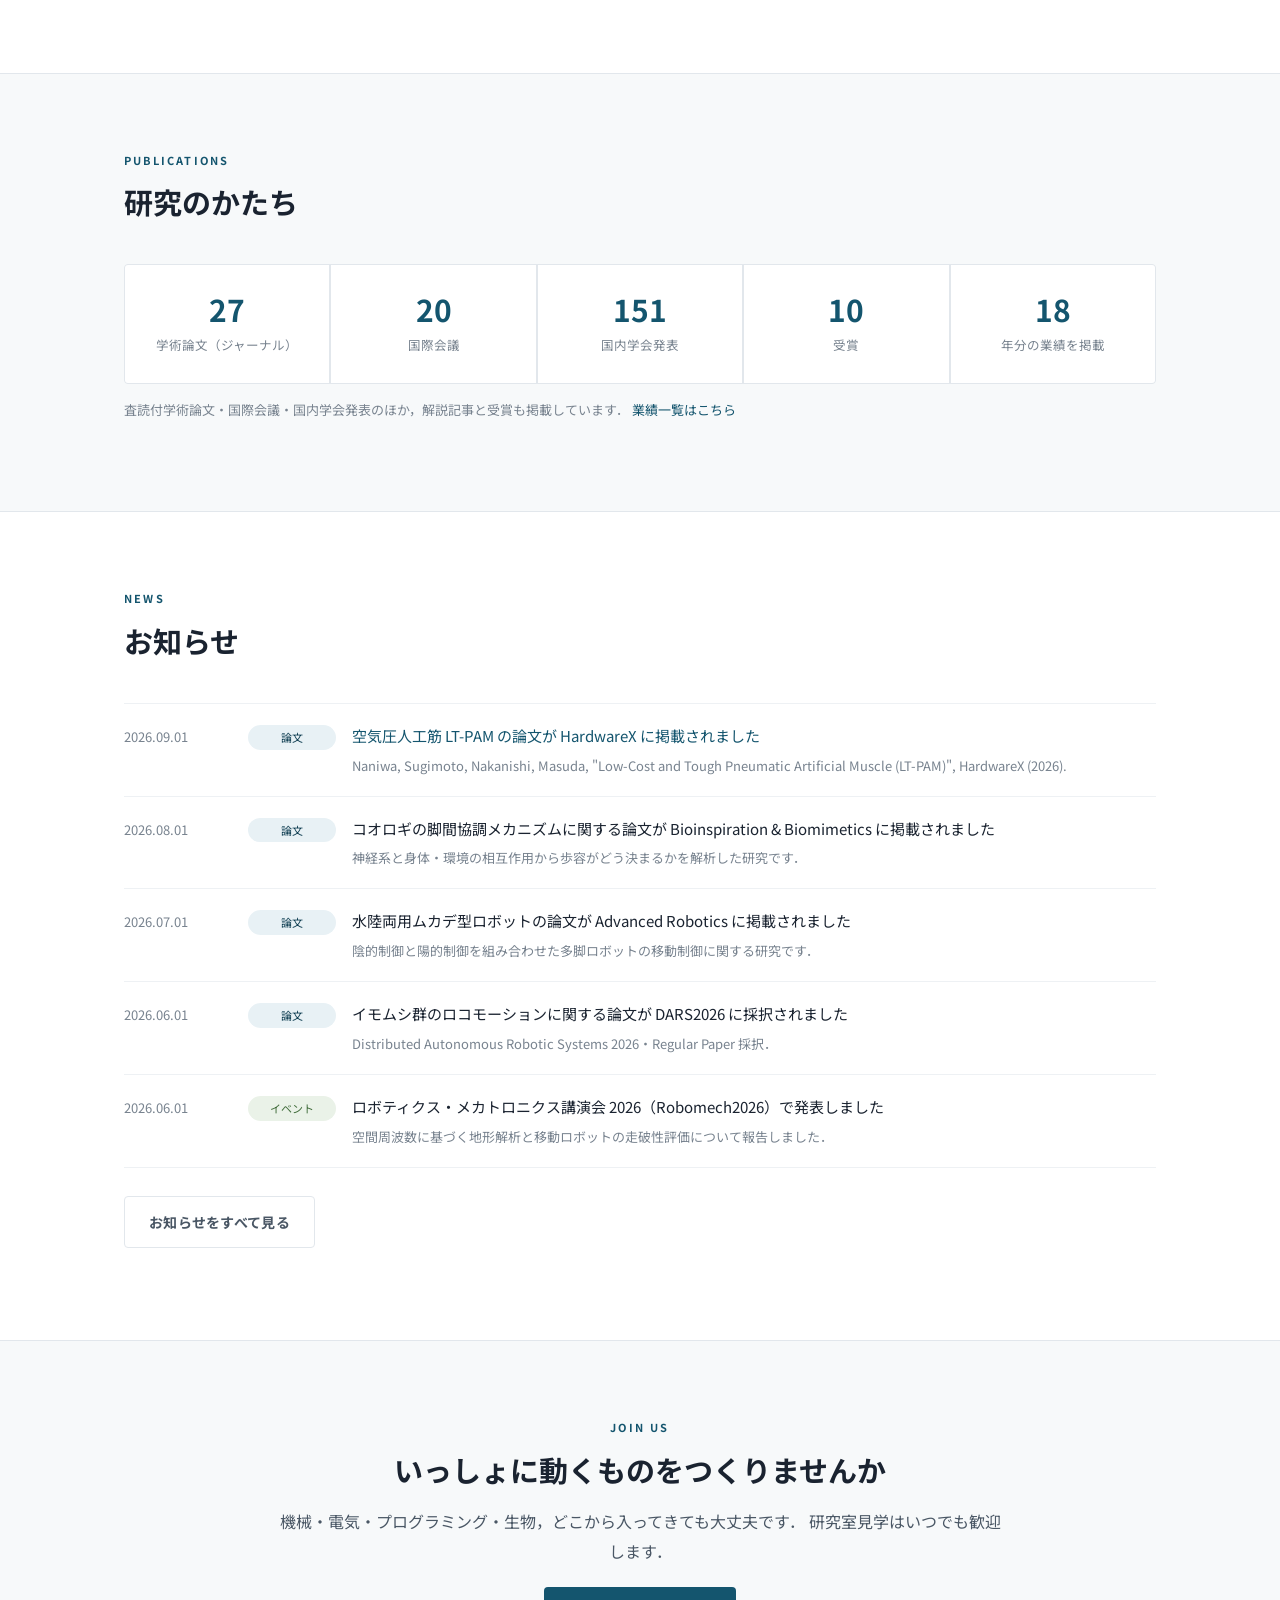
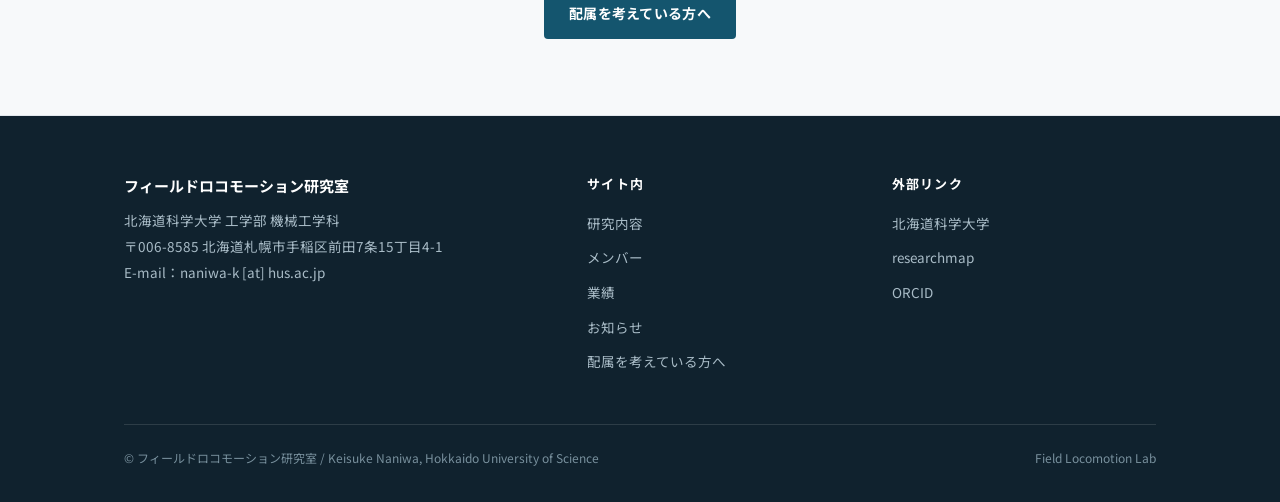
==== commit 9079b3a6: "業績を更新" ====
--- a/index.html
+++ b/index.html
@@ -120,7 +120,7 @@
     </div>
     <div class="stats" data-pubstats></div>
     <p class="small muted" style="margin-top:14px">
-      査読付学術論文・国際会議・国内学会発表のほか，解説記事・受賞・特許も掲載しています．
+      査読付学術論文・国際会議・国内学会発表のほか，解説記事と受賞も掲載しています．
       <a href="publications.html">業績一覧はこちら</a>
     </p>
   </div>
